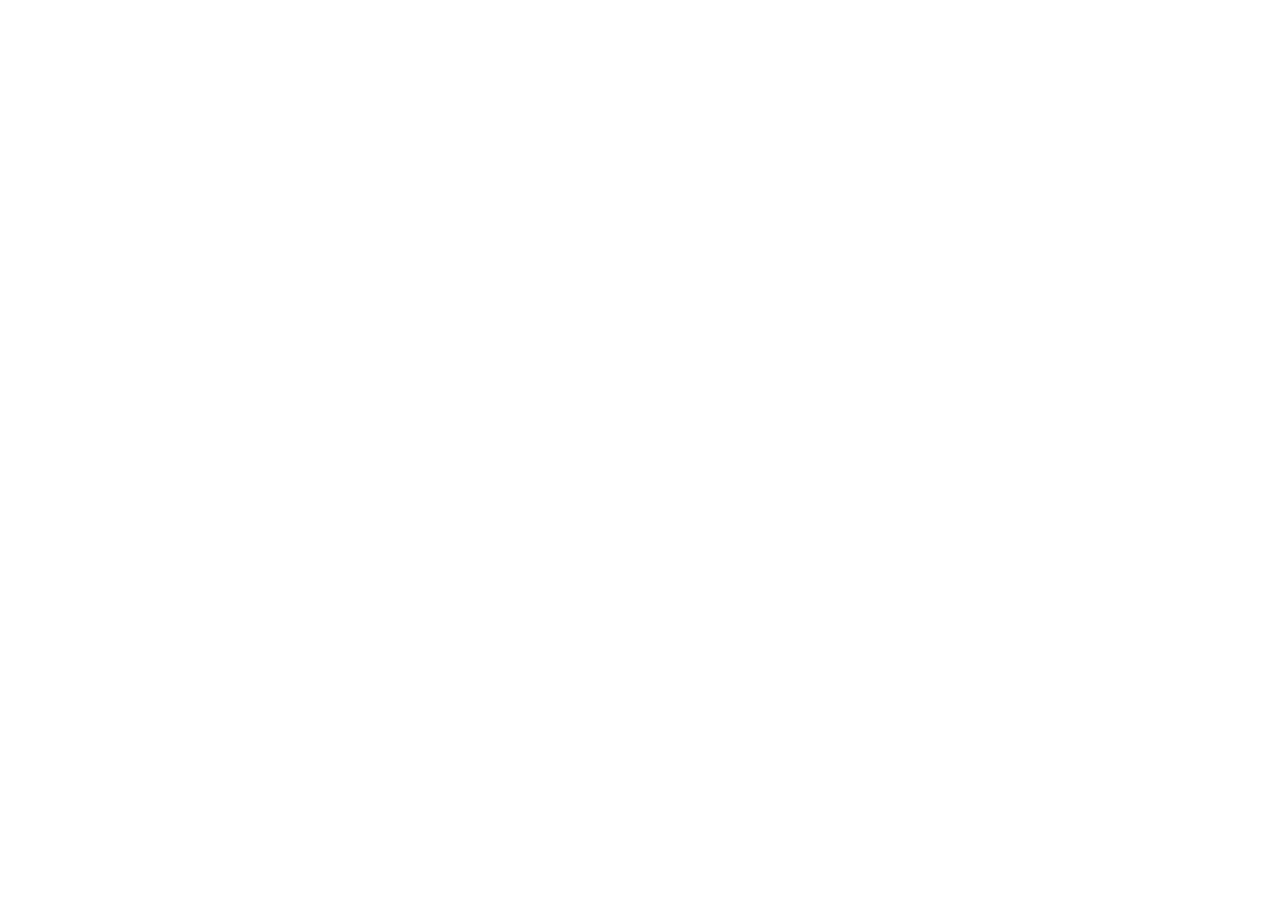
==== index.html @ bddacaf1 "Chuyển hướng glowhairsalondanang.com về glowhairstudio.net" ====
<!DOCTYPE html>
<html lang="vi">
<head>
<meta charset="utf-8">
<meta name="viewport" content="width=device-width,initial-scale=1">
<title>Glow Hair Studio Đà Nẵng</title>
<meta name="robots" content="noindex">
<link rel="canonical" href="https://www.glowhairstudio.net/">
<script>location.replace('https://www.glowhairstudio.net' + location.pathname + location.search + location.hash);</script>
<meta http-equiv="refresh" content="0; url=https://www.glowhairstudio.net/">
<style>body{background:#0f0c0a;color:#f3e9dc;font-family:system-ui,sans-serif;display:flex;align-items:center;justify-content:center;min-height:100vh;margin:0;text-align:center}a{color:#d4a95a}</style>
</head>
<body>
<p>Đang mở Glow Hair Studio…<br><a href="https://www.glowhairstudio.net/">www.glowhairstudio.net</a></p>
</body>
</html>
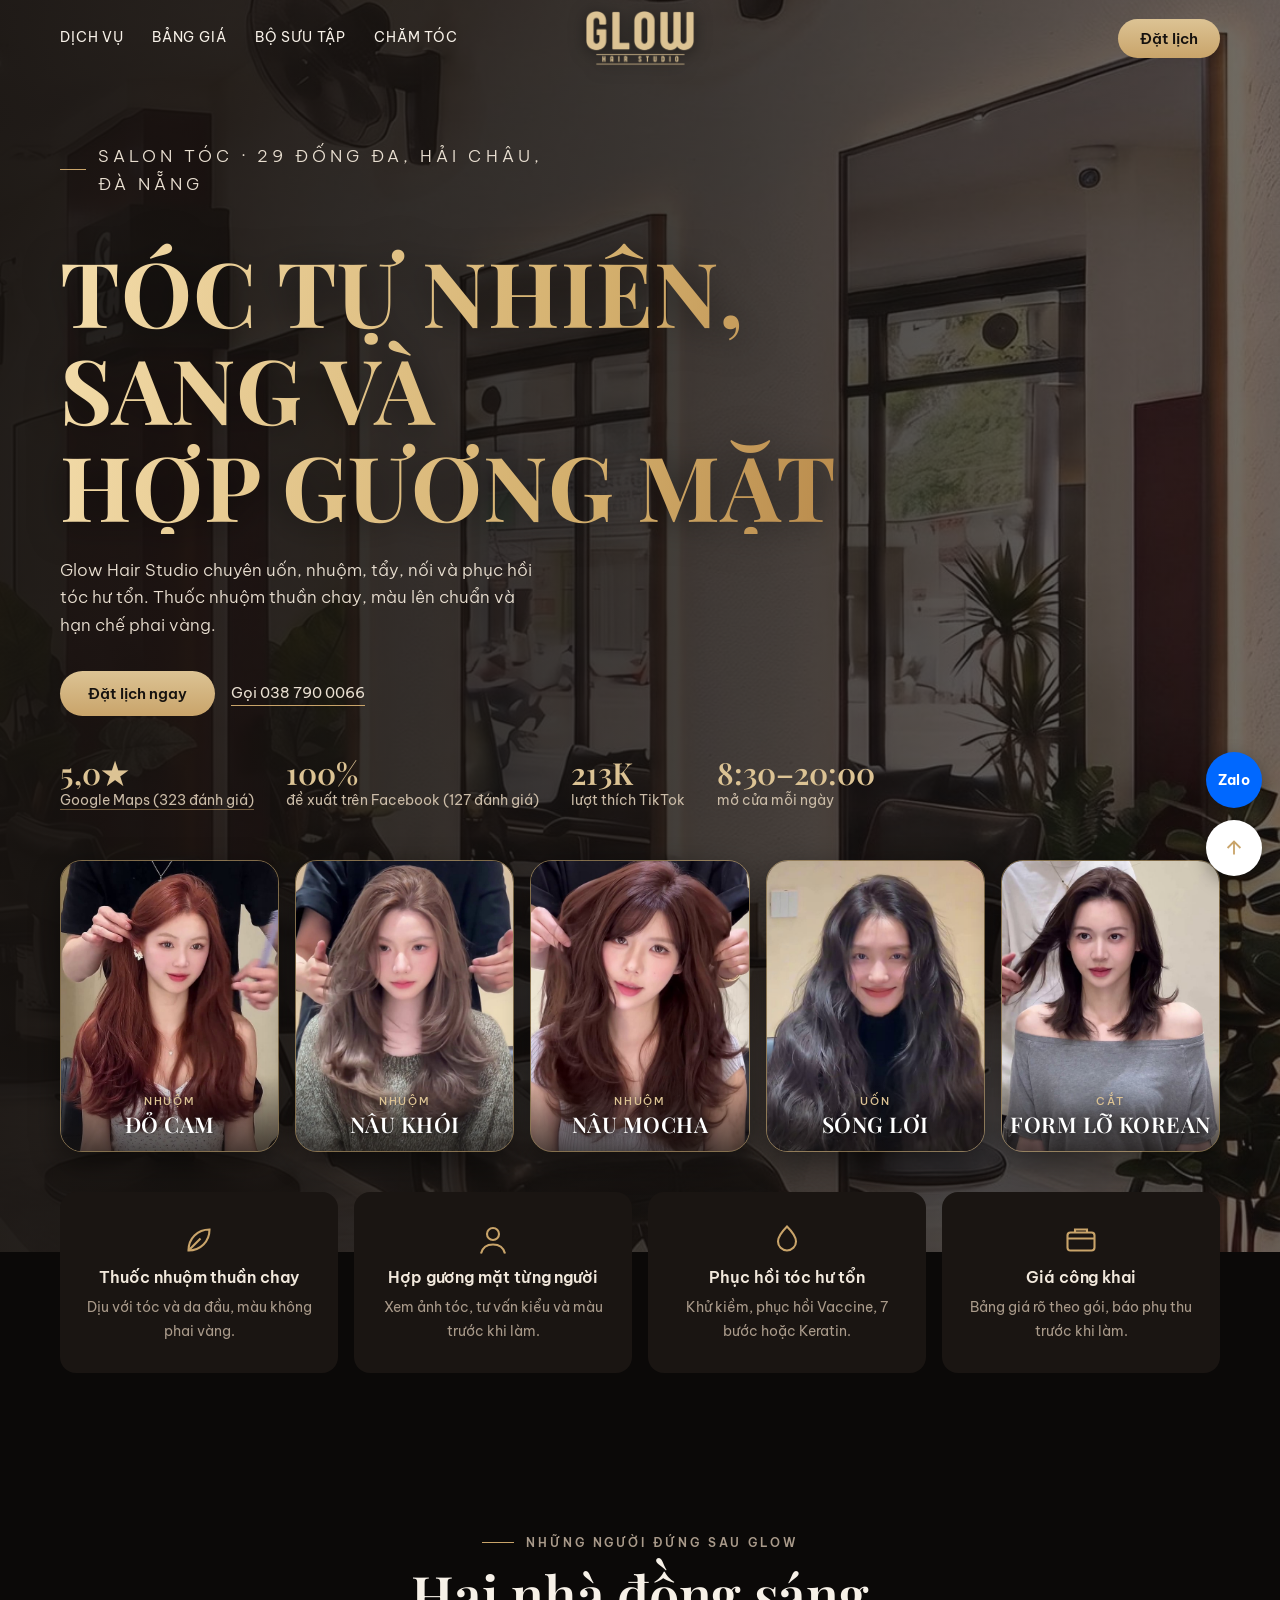
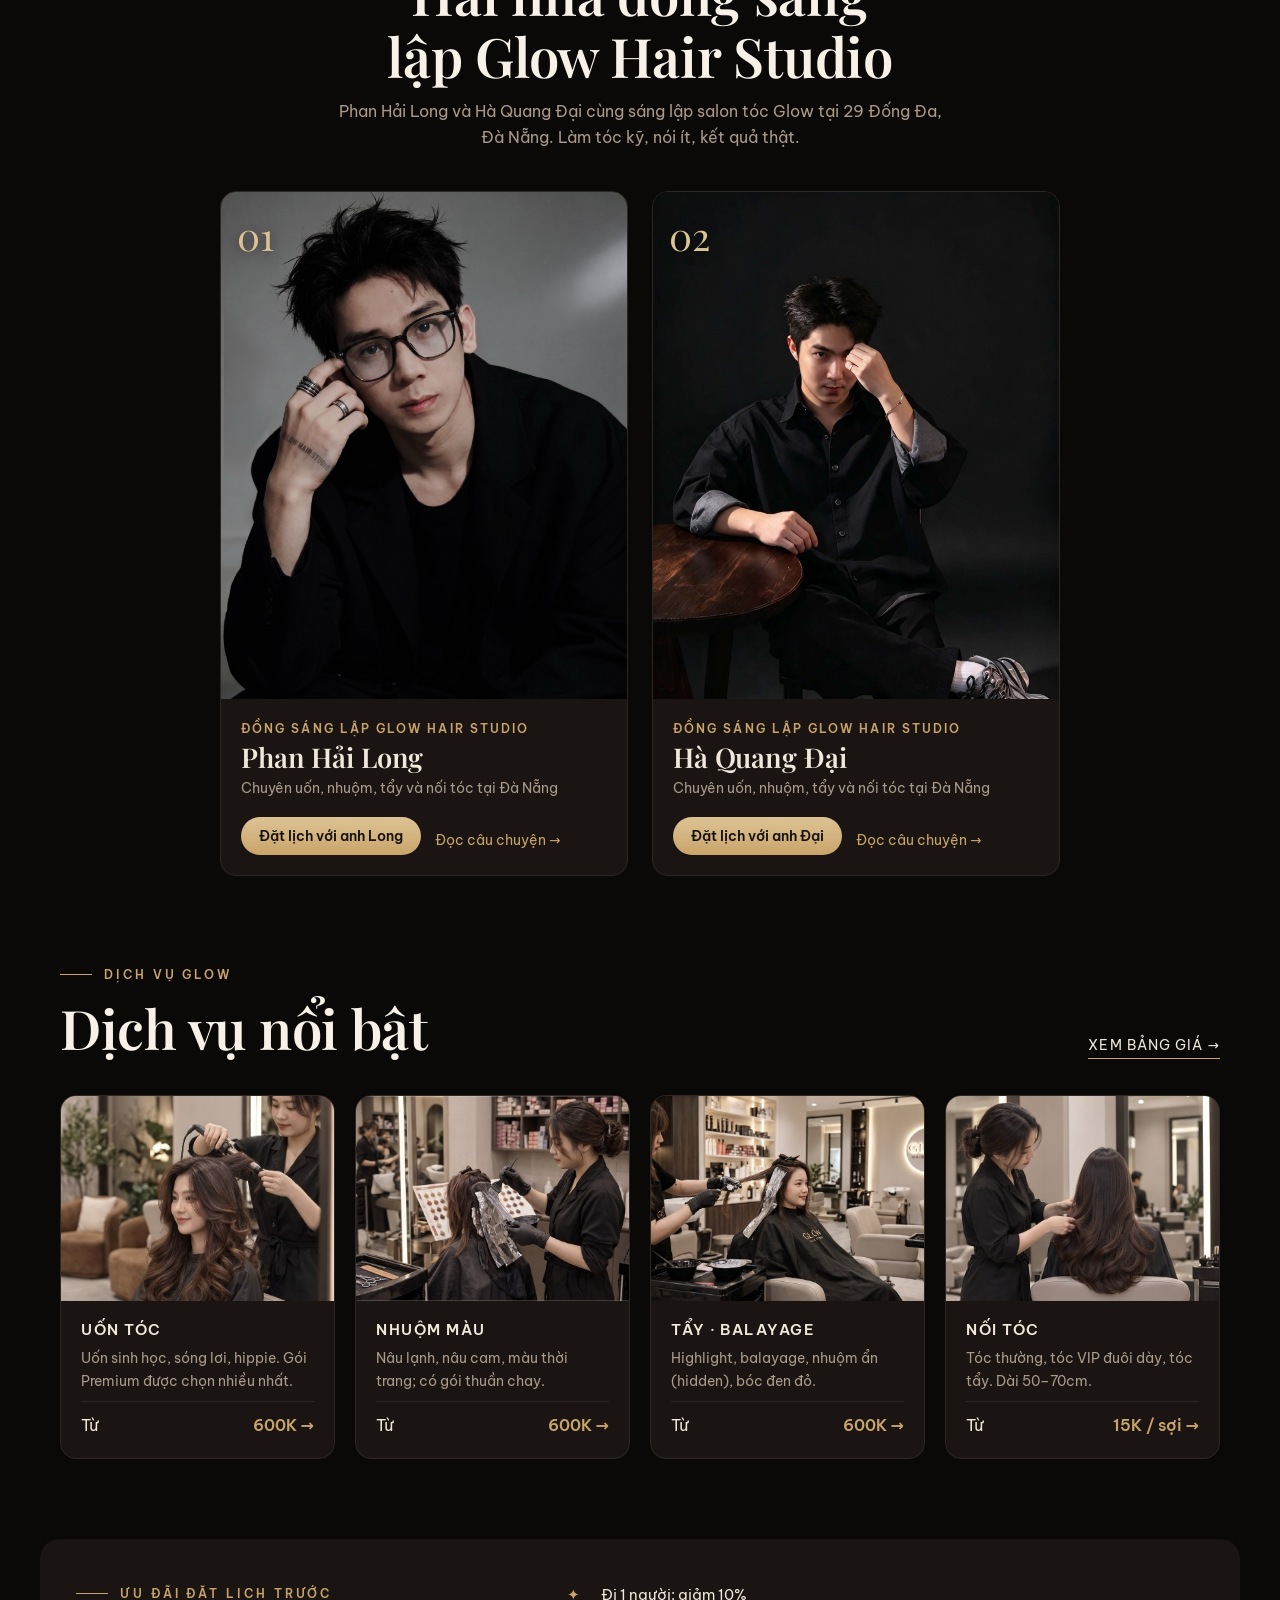
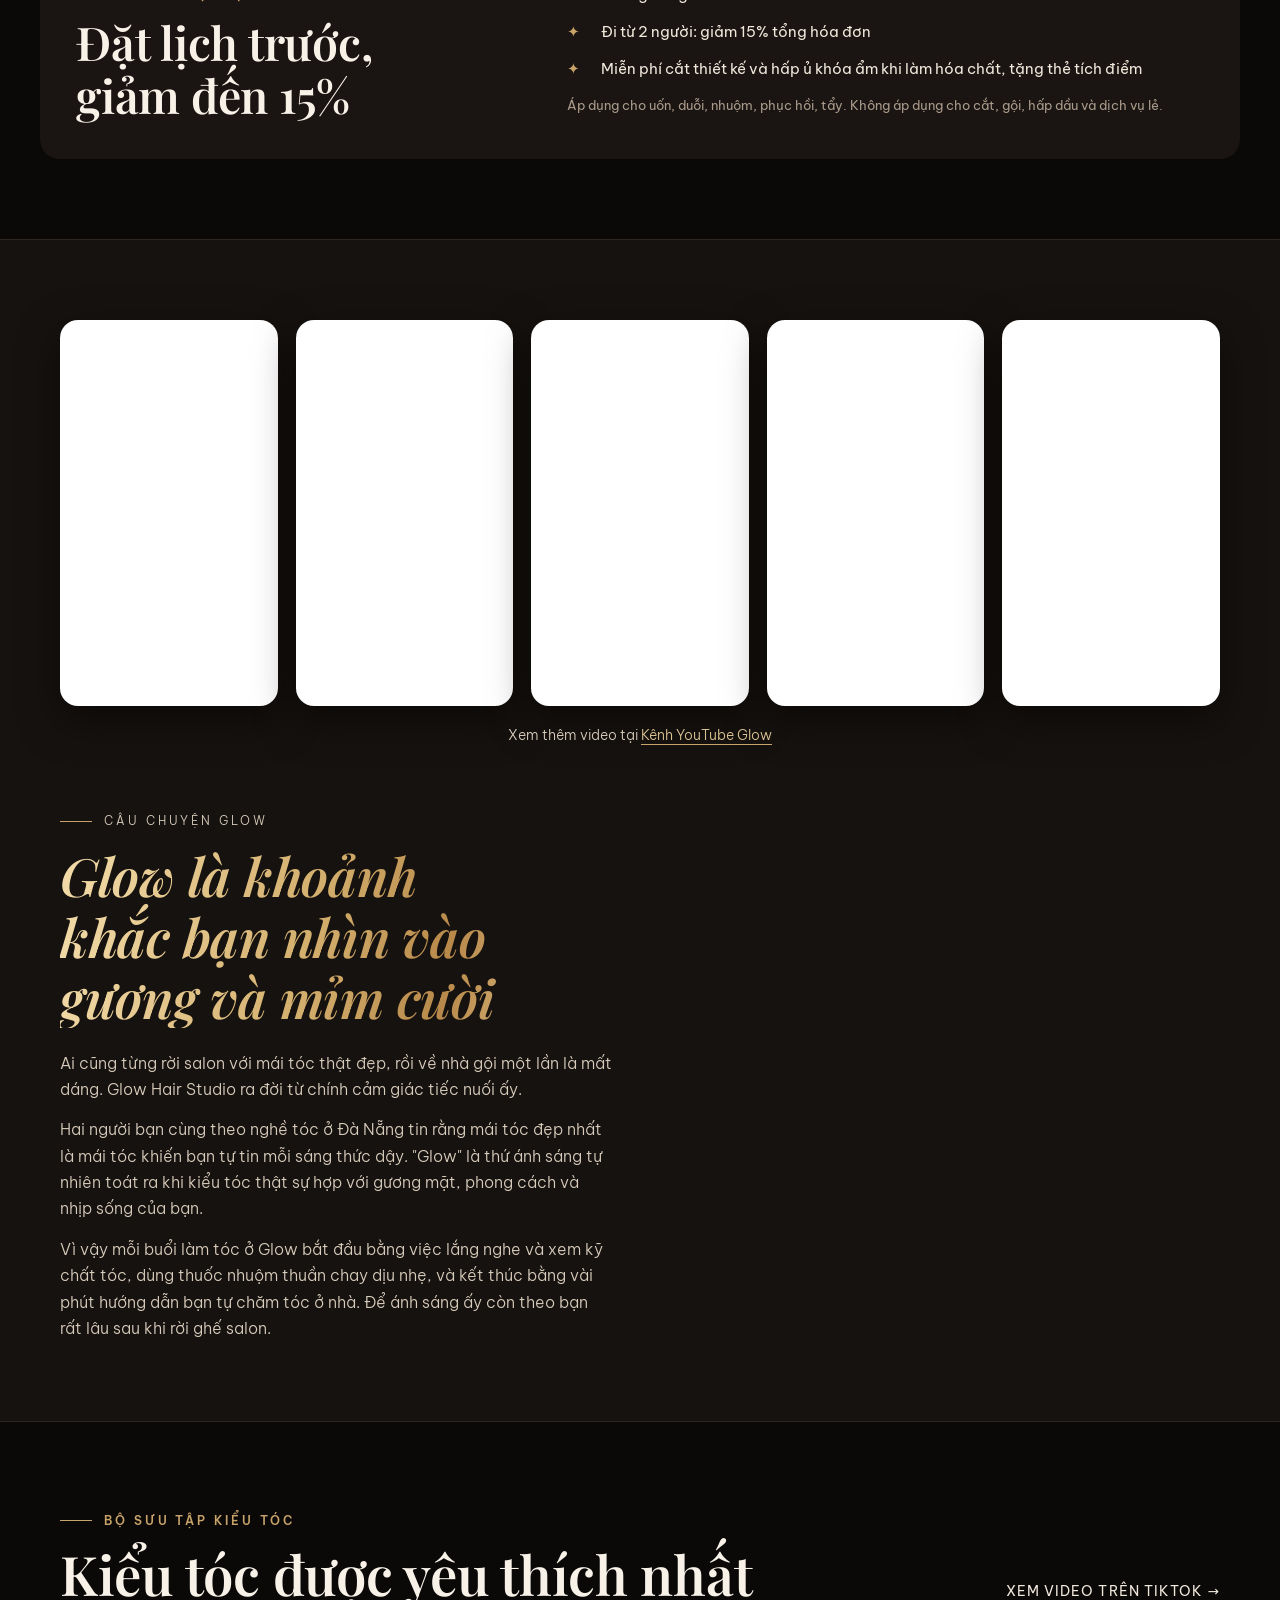
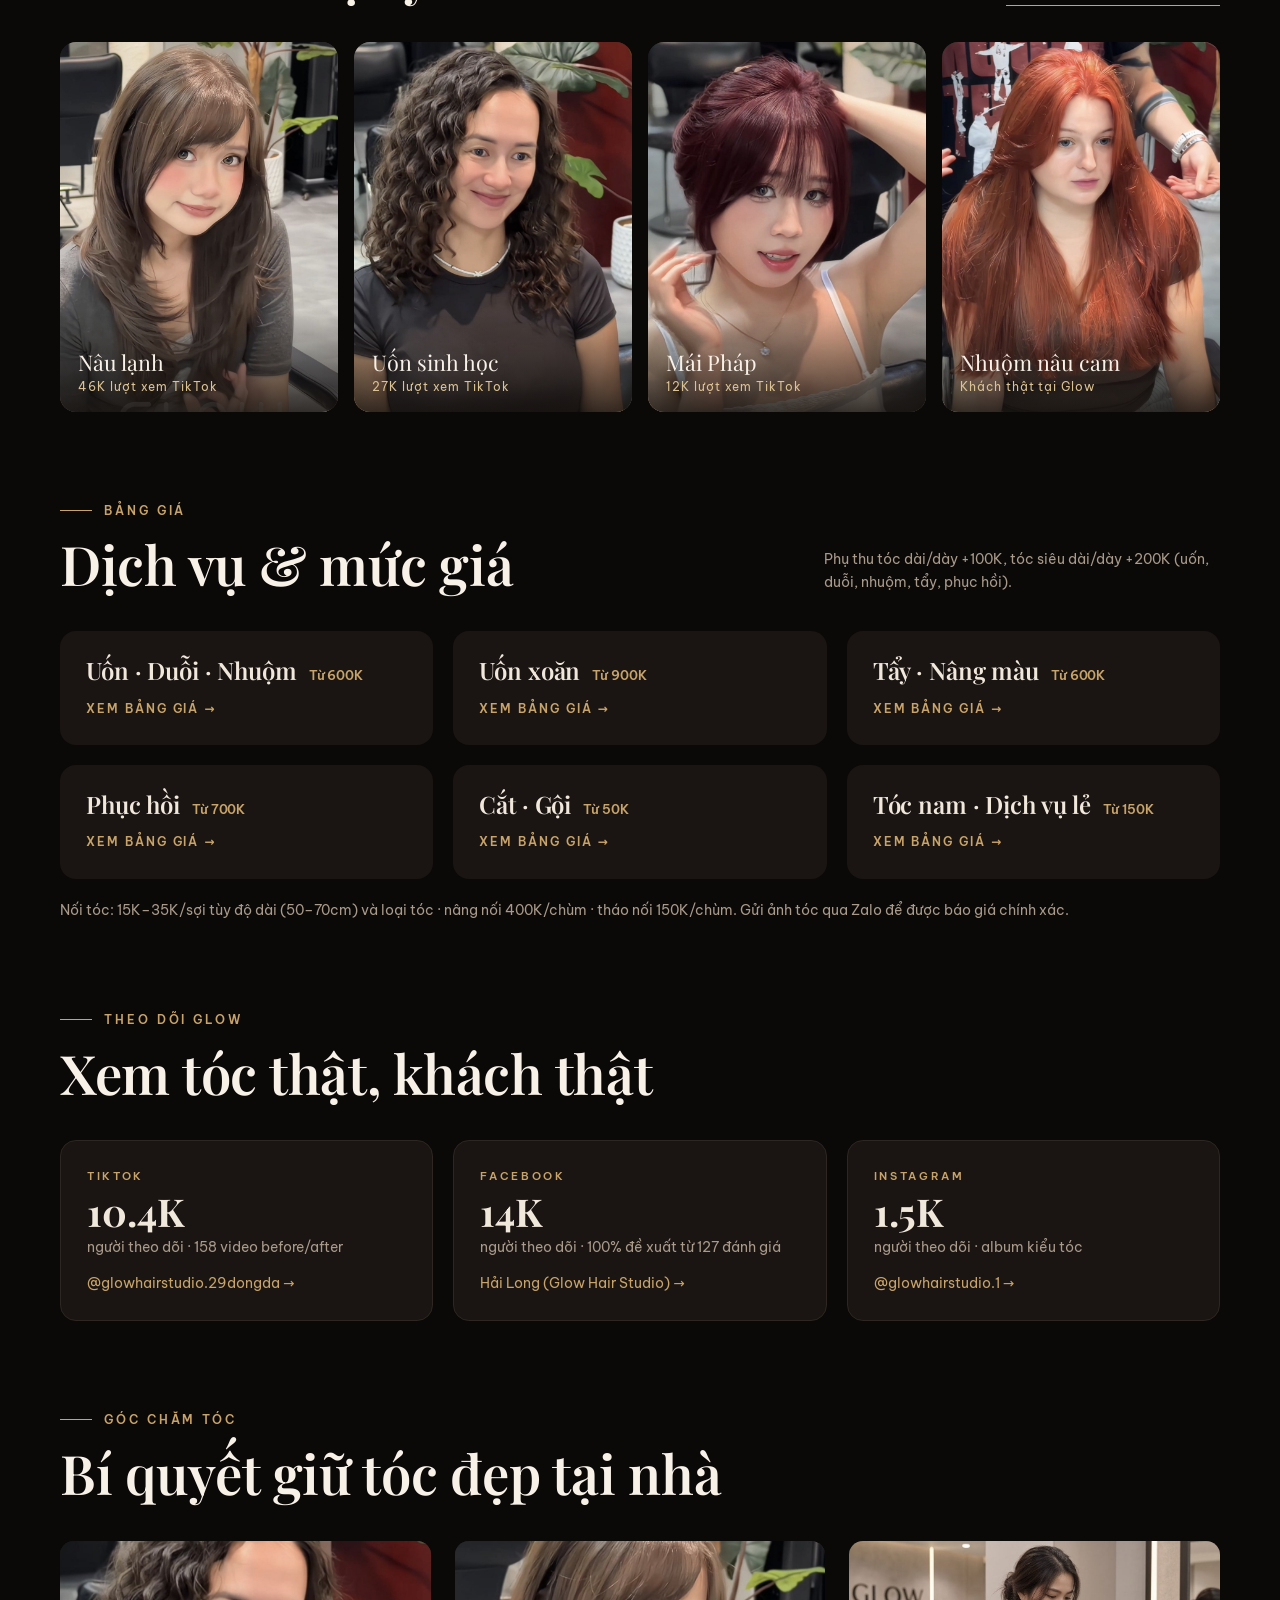
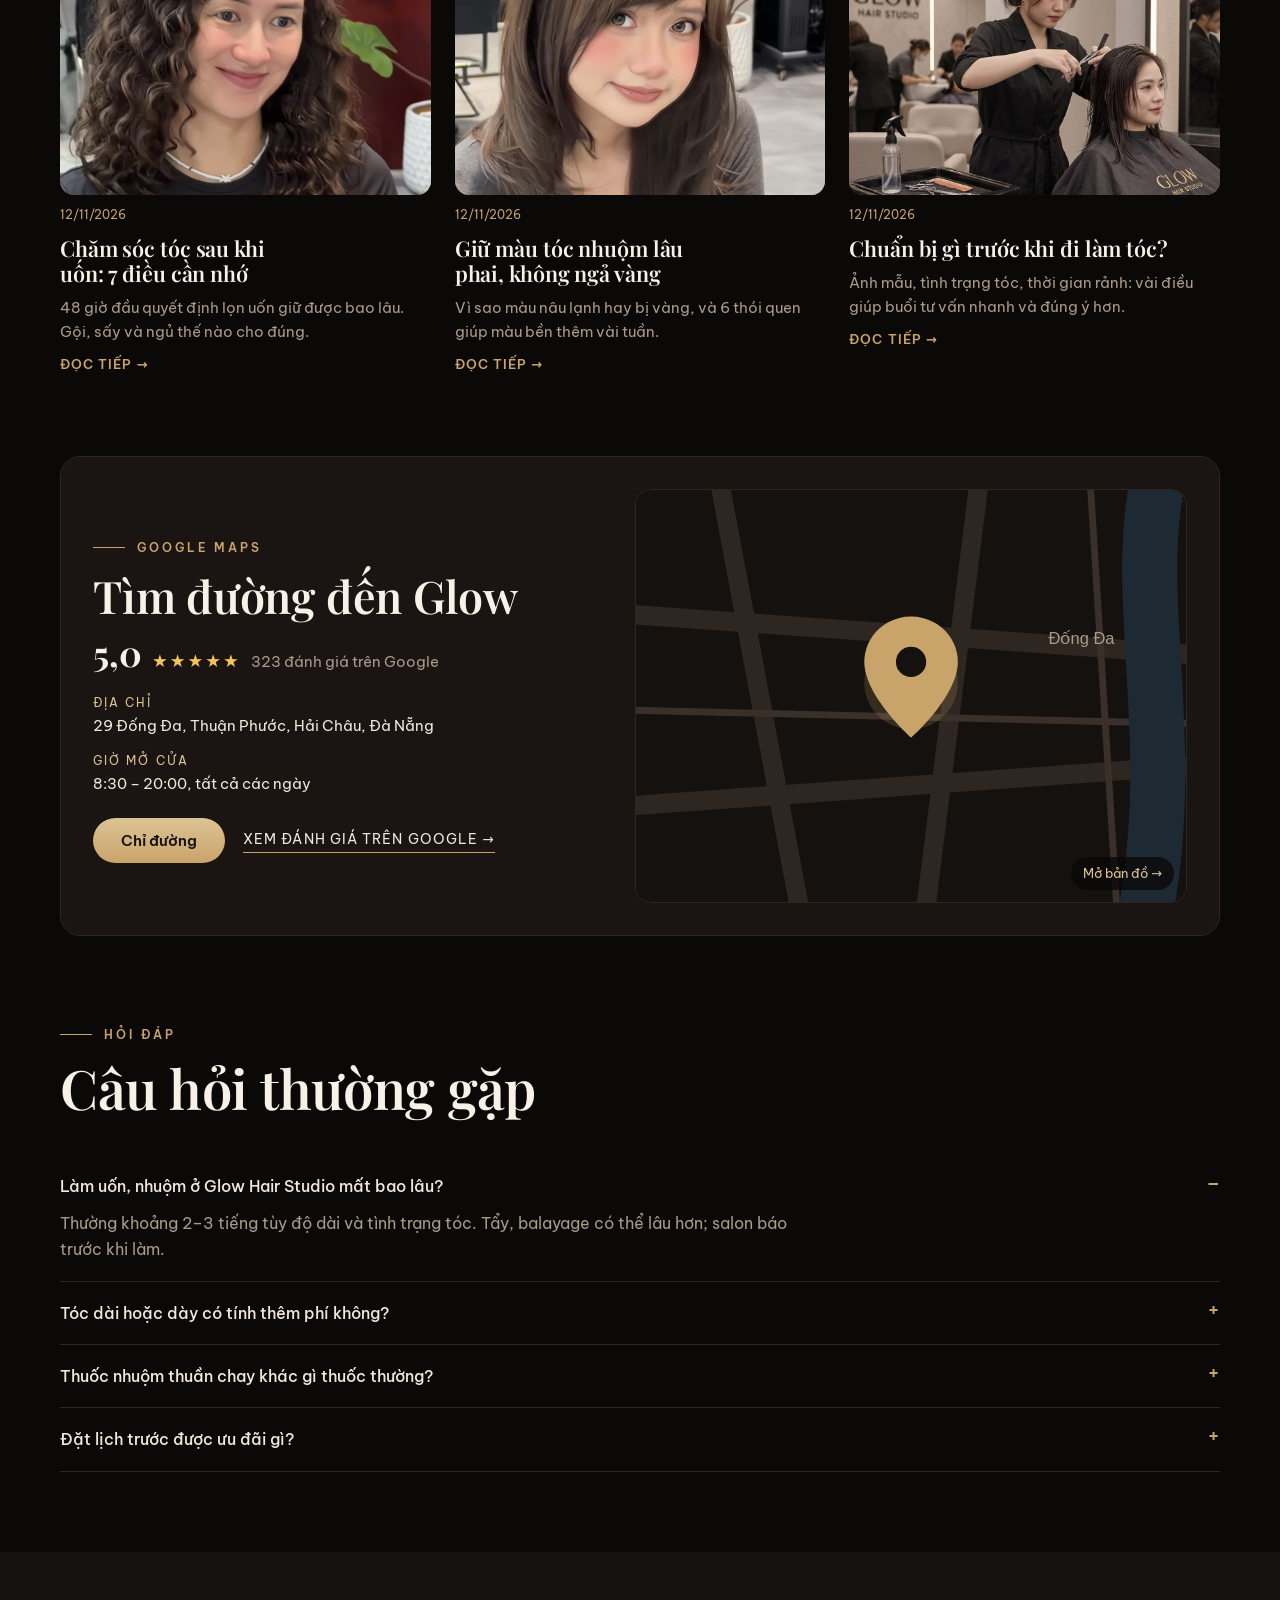
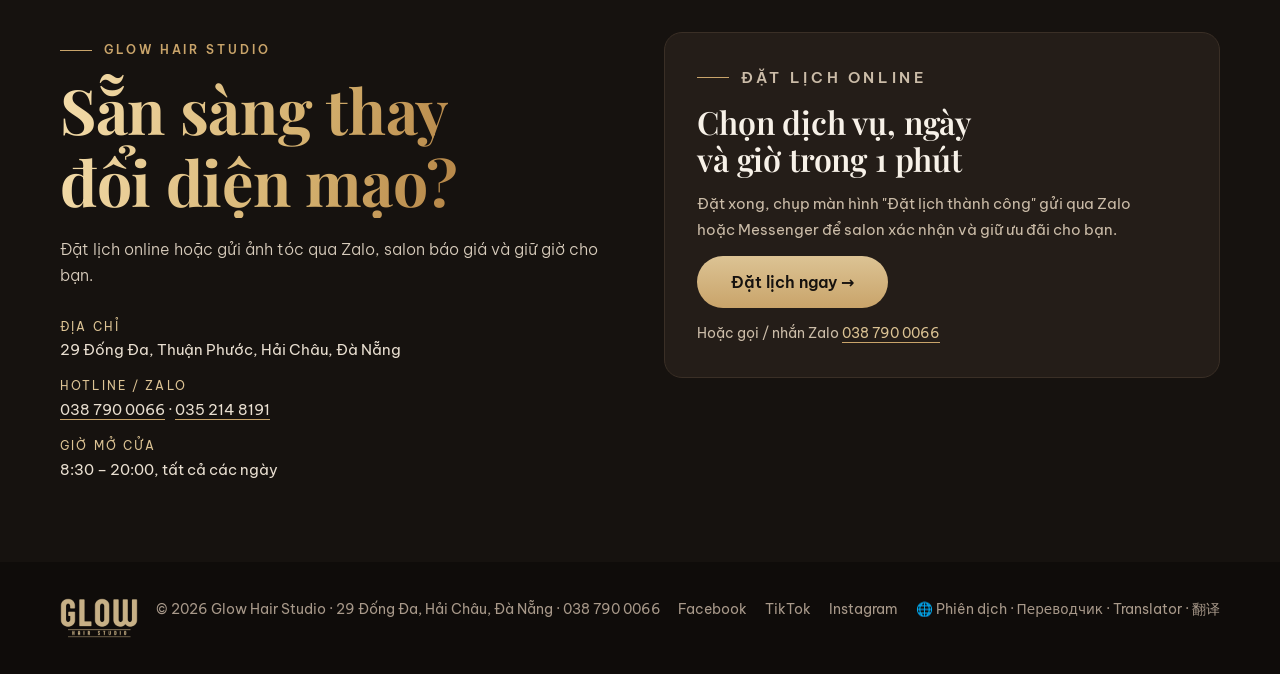
==== commit f4beb46a: "Hiện nguyên web Glow trên glowhairsalondanang.com" ====
--- a/index.html
+++ b/index.html
@@ -2,15 +2,767 @@
 <html lang="vi">
 <head>
 <meta charset="utf-8">
-<meta name="viewport" content="width=device-width,initial-scale=1">
-<title>Glow Hair Studio Đà Nẵng</title>
-<meta name="robots" content="noindex">
+<meta name="viewport" content="width=device-width, initial-scale=1">
+<title>Glow Hair Studio</title>
+<link rel="icon" href="/favicon.ico" sizes="48x48">
+<link rel="icon" type="image/png" sizes="96x96" href="/favicon-96.png">
+<link rel="icon" type="image/png" sizes="192x192" href="/icon-192.png">
+<link rel="apple-touch-icon" href="/apple-touch-icon.png">
+<meta name="description" content="Glow Hair Studio – salon tóc tại 29 Đống Đa, Hải Châu, Đà Nẵng. Chuyên uốn, nhuộm thuần chay, tẩy, balayage, nối tóc và phục hồi tóc hư tổn. Đặt lịch: 038 790 0066.">
 <link rel="canonical" href="https://www.glowhairstudio.net/">
-<script>location.replace('https://www.glowhairstudio.net' + location.pathname + location.search + location.hash);</script>
-<meta http-equiv="refresh" content="0; url=https://www.glowhairstudio.net/">
-<style>body{background:#0f0c0a;color:#f3e9dc;font-family:system-ui,sans-serif;display:flex;align-items:center;justify-content:center;min-height:100vh;margin:0;text-align:center}a{color:#d4a95a}</style>
+<meta property="og:type" content="website">
+<meta property="og:locale" content="vi_VN">
+<meta property="og:title" content="Glow Hair Studio – Salon tóc Đà Nẵng">
+<meta property="og:description" content="Uốn, nhuộm thuần chay, tẩy, nối và phục hồi tóc hư tổn tại 29 Đống Đa, Hải Châu, Đà Nẵng.">
+<meta property="og:url" content="https://www.glowhairstudio.net/">
+<meta property="og:image" content="https://www.glowhairstudio.net/images/glow-hair-studio-logo-share.jpg">
+<meta property="og:image:width" content="1200">
+<meta property="og:image:height" content="630">
+<meta property="og:image:alt" content="Logo Glow Hair Studio">
+<meta name="twitter:image" content="https://www.glowhairstudio.net/images/glow-hair-studio-logo-share.jpg">
+<meta name="twitter:card" content="summary_large_image">
+<meta name="robots" content="index, follow">
+<link rel="preconnect" href="https://fonts.googleapis.com">
+<link rel="preconnect" href="https://fonts.gstatic.com" crossorigin>
+<link href="https://fonts.googleapis.com/css2?family=Be+Vietnam+Pro:wght@300;400;500;600&family=Playfair+Display:ital,wght@0,500;0,600;0,700;1,500;1,600&display=swap" rel="stylesheet">
+
+<script type="application/ld+json">
+{
+  "@context": "https://schema.org",
+  "@type": "HairSalon",
+  "@id": "https://www.glowhairstudio.net/#salon",
+  "name": "Glow Hair Studio",
+  "logo": "https://www.glowhairstudio.net/images/logo-glow-hair-studio.png",
+  "potentialAction": {"@type": "ReserveAction", "name": "Đặt lịch làm tóc", "target": {"@type": "EntryPoint", "urlTemplate": "https://glow-hair-studio.onrender.com/dat-lich", "actionPlatform": ["http://schema.org/DesktopWebPlatform", "http://schema.org/MobileWebPlatform"]}},
+  "description": "Salon tóc tại Đà Nẵng chuyên uốn, nhuộm thuần chay, tẩy, balayage, nối tóc và phục hồi tóc hư tổn. Đồng sáng lập: Phan Hải Long và Hà Quang Đại.",
+  "image": "https://www.glowhairstudio.net/images/phan-hai-long-dong-sang-lap-glow-hair-studio.jpg",
+  "areaServed": "Đà Nẵng",
+  "url": "https://www.glowhairstudio.net/",
+  "telephone": ["+84-387-900-066", "+84-352-148-191"],
+  "geo": {"@type": "GeoCoordinates", "latitude": 16.0819705, "longitude": 108.2199018},
+  "hasMap": "https://maps.google.com/?cid=12628742996149730906",
+  "priceRange": "50.000₫ – 3.000.000₫",
+  "address": {"@type": "PostalAddress","streetAddress": "29 Đống Đa, Phường Thuận Phước","addressLocality": "Quận Hải Châu","addressRegion": "Đà Nẵng","addressCountry": "VN"},
+  "openingHoursSpecification": [{"@type": "OpeningHoursSpecification","dayOfWeek": ["Monday","Tuesday","Wednesday","Thursday","Friday","Saturday","Sunday"],"opens": "08:30","closes": "20:00"}],
+  "founder": [
+    {"@type": "Person", "@id": "https://www.glowhairstudio.net/#phan-hai-long", "name": "Phan Hải Long", "jobTitle": "Đồng sáng lập Glow Hair Studio", "knowsAbout": ["Uốn tóc", "Nhuộm tóc", "Tẩy tóc", "Nối tóc"], "image": "https://www.glowhairstudio.net/images/phan-hai-long-dong-sang-lap-glow-hair-studio.jpg", "worksFor": {"@id": "https://www.glowhairstudio.net/#salon"}, "sameAs": ["https://www.facebook.com/longca1701"]},
+    {"@type": "Person", "@id": "https://www.glowhairstudio.net/#ha-quang-dai", "name": "Hà Quang Đại", "jobTitle": "Đồng sáng lập Glow Hair Studio", "knowsAbout": ["Uốn tóc", "Nhuộm tóc", "Tẩy tóc", "Nối tóc"], "image": "https://www.glowhairstudio.net/images/ha-quang-dai-dong-sang-lap-glow-hair-studio.jpg", "worksFor": {"@id": "https://www.glowhairstudio.net/#salon"}, "sameAs": ["https://www.facebook.com/quang.ai.791184"]}
+  ],
+  "sameAs": [
+    "https://www.facebook.com/longca1701",
+    "https://www.tiktok.com/@glowhairstudio.29dongda",
+    "https://www.instagram.com/glowhairstudio.1/"
+  ],
+  "hasOfferCatalog": {"@type": "OfferCatalog","name": "Dịch vụ tóc","itemListElement": [
+    {"@type":"Offer","itemOffered":{"@type":"Service","name":"Uốn / Duỗi / Nhuộm"},"price":"600000","priceCurrency":"VND"},
+    {"@type":"Offer","itemOffered":{"@type":"Service","name":"Uốn xoăn sóng lơi, hippie"},"price":"900000","priceCurrency":"VND"},
+    {"@type":"Offer","itemOffered":{"@type":"Service","name":"Phục hồi tóc"},"price":"700000","priceCurrency":"VND"},
+    {"@type":"Offer","itemOffered":{"@type":"Service","name":"Balayage"},"price":"2500000","priceCurrency":"VND"},
+    {"@type":"Offer","itemOffered":{"@type":"Service","name":"Cắt tóc nữ"},"price":"200000","priceCurrency":"VND"}
+  ]}
+}
+</script>
+<script type="application/ld+json">
+{
+  "@context": "https://schema.org",
+  "@type": "FAQPage",
+  "mainEntity": [
+    {"@type":"Question","name":"Làm uốn, nhuộm ở Glow Hair Studio mất bao lâu?","acceptedAnswer":{"@type":"Answer","text":"Thường khoảng 2–3 tiếng tùy độ dài và tình trạng tóc. Tẩy, balayage có thể lâu hơn; salon báo trước khi làm."}},
+    {"@type":"Question","name":"Tóc dài hoặc dày có tính thêm phí không?","acceptedAnswer":{"@type":"Answer","text":"Có. Tóc dài/dày cộng 100K, tóc siêu dài/dày cộng 200K cho uốn, duỗi, nhuộm, tẩy và phục hồi."}},
+    {"@type":"Question","name":"Thuốc nhuộm thuần chay khác gì thuốc thường?","acceptedAnswer":{"@type":"Answer","text":"Gói Thuần chay (Vegan) dùng thuốc nhuộm thuần chay, dịu hơn với tóc và da đầu, màu lên chuẩn và hạn chế phai vàng."}},
+    {"@type":"Question","name":"Đặt lịch trước được ưu đãi gì?","acceptedAnswer":{"@type":"Answer","text":"Với uốn, duỗi, nhuộm, phục hồi, tẩy: đi 1 người giảm 10%; đi từ 2 người giảm 15% tổng hóa đơn. Miễn phí cắt thiết kế và hấp ủ khóa ẩm khi làm hóa chất."}}
+  ]
+}
+</script>
+
+<style>
+:root {
+  /* Layout: hero tối toàn chiều ngang, phần thân nền kem với lưới thẻ 4 cột; trên điện thoại có thanh tab cố định ở đáy */
+  --night: #16120f;
+  --night-2: #241d18;
+  --bg: #0b0908;
+  --cream: #f7f1e8;
+  --card: #1a1512;
+  --ink: #f1e8dc;
+  --muted: #a99a8a;
+  --gold: #c9a46a;
+  --gold-soft: #dcc394;
+  --line: #2e2620;
+  --font-display: "Playfair Display", Georgia, "Times New Roman", serif;
+  --gold-grad: linear-gradient(100deg, #f3dcaa 0%, #d4b06e 45%, #b8894a 70%, #ecd29c 100%);
+  --font-body: "Be Vietnam Pro", system-ui, -apple-system, "Segoe UI", sans-serif;
+  color-scheme: dark;
+}
+* { box-sizing: border-box; }
+html { scroll-behavior: smooth; }
+@media (prefers-reduced-motion: reduce) { html { scroll-behavior: auto; } * { transition: none !important; } }
+body { margin: 0; background: var(--bg); color: var(--ink); font-family: var(--font-body); font-size: 16px; line-height: 1.65; font-weight: 400; }
+a { color: inherit; text-decoration: none; }
+:focus-visible { outline: 2px solid var(--gold); outline-offset: 3px; }
+h1, h2, h3 { font-family: var(--font-display); font-weight: 600; line-height: 1.15; margin: 0; text-wrap: balance; letter-spacing: -.005em; }
+h2 { color: var(--cream); }
+.gold-text, .hero h1, .story h2, .cta h2 { background: var(--gold-grad); -webkit-background-clip: text; background-clip: text; color: transparent; }
+p { margin: 0; }
+.wrap { max-width: 1200px; margin: 0 auto; padding: 0 20px; }
+section { padding: 80px 0; }
+.eyebrow { font-size: .76rem; letter-spacing: .24em; text-transform: uppercase; color: var(--gold); font-weight: 600; display: inline-flex; align-items: center; gap: 12px; }
+.eyebrow::before { content: ""; width: 32px; height: 1px; background: var(--gold); }
+.team-head .eyebrow { justify-self: center; }
+@media (max-width: 600px) { .hero .eyebrow { font-size: .68rem; letter-spacing: .14em; } .hero .eyebrow::before { width: 20px; } }
+.chan .eyebrow::before { content: none; }
+.sec-head { display: flex; justify-content: space-between; align-items: end; gap: 16px; margin-bottom: 36px; flex-wrap: wrap; }
+.sec-head h2 { font-size: clamp(2.2rem, 4.6vw, 3.4rem); margin-top: 12px; }
+.sec-note { color: var(--muted); font-size: .9rem; max-width: 44ch; }
+.more { font-size: .85rem; letter-spacing: .08em; text-transform: uppercase; border-bottom: 1px solid var(--gold); padding-bottom: 2px; color: var(--ink); }
+.more:hover { color: var(--gold); }
+.btn { display: inline-block; background: linear-gradient(180deg, var(--gold-soft), var(--gold)); color: var(--night); padding: 13px 28px; border-radius: 999px; font: 600 .92rem var(--font-body); border: 0; cursor: pointer; }
+.btn:hover { filter: brightness(1.06); }
+.ph { position: relative; overflow: hidden; background: linear-gradient(150deg, var(--night-2), #4a3a2c 60%, var(--gold) 140%); }
+.ph canvas { position: absolute; inset: 0; width: 100%; height: 100%; }
+.ph img { position: absolute; inset: 0; width: 100%; height: 100%; object-fit: cover; object-position: center 30%; }
+.hero .ph img { object-position: 75% center; }
+.ph-tag { position: absolute; right: 10px; top: 10px; font-size: .68rem; color: var(--cream); background: rgba(0,0,0,.35); padding: 3px 8px; border-radius: 6px; z-index: 2; }
+
+/* Header */
+header { position: absolute; top: 0; left: 0; right: 0; z-index: 20; color: var(--cream); }
+.nav { display: grid; grid-template-columns: 1fr auto 1fr; align-items: center; height: 76px; }
+.nav ul { display: flex; gap: 28px; list-style: none; margin: 0; padding: 0; font-size: .88rem; letter-spacing: .06em; text-transform: uppercase; }
+.nav ul a:hover { color: var(--gold-soft); }
+.logo { display: flex; align-items: center; gap: 10px; font-family: var(--font-display); font-size: 1.35rem; font-weight: 600; letter-spacing: .16em; text-transform: uppercase; }
+.logo img { height: 56px; width: auto; display: block; filter: drop-shadow(0 2px 8px rgba(0,0,0,.5)); }
+@media (max-width: 600px) { .logo img { height: 48px; } }
+.foot-logo { height: 40px; width: auto; display: block; opacity: .9; }
+.nav .right { justify-self: end; }
+.nav .right .btn { padding: 10px 22px; }
+@media (max-width: 900px) {
+  .nav { grid-template-columns: auto 1fr; }
+  .nav ul { display: none; }
+  .logo { justify-self: start; }
+}
+
+/* Hero */
+.hero { position: relative; min-height: 620px; display: flex; align-items: center; color: var(--cream); padding: 120px 0 100px; }
+.hero .ph { position: absolute; inset: 0; }
+.hero::after { content: ""; position: absolute; inset: 0; background: linear-gradient(90deg, rgba(22,18,15,.94) 0%, rgba(22,18,15,.8) 55%, rgba(22,18,15,.6) 100%); }
+.hero .wrap { position: relative; z-index: 2; width: 100%; }
+.hero h1 { font-size: clamp(2.8rem, 7.4vw, 5.6rem); text-transform: uppercase; letter-spacing: .01em; line-height: 1.08; font-weight: 700; filter: drop-shadow(0 4px 18px rgba(0,0,0,.55)); margin-top: 14px; }
+.hero p { max-width: 44ch; margin: 22px 0 32px; font-weight: 300; font-size: 1.05rem; color: #e9dfd1; }
+.hero-cta { display: flex; flex-wrap: wrap; gap: 16px; align-items: center; }
+.hero-cta .tel { color: #e9dfd1; font-size: .95rem; border-bottom: 1px solid var(--gold); }
+/* Điện thoại: ảnh salon nằm mờ mờ phía sau chữ (lồng vào chữ) */
+@media (max-width: 760px) {
+  .hero .ph img { object-position: 30% center; }
+  .hero::after { background: linear-gradient(180deg, rgba(22,18,15,.78) 0%, rgba(22,18,15,.7) 50%, rgba(22,18,15,.85) 100%); }
+}
+/* Ảnh bìa: hàng 5 thẻ kiểu tóc bấm được */
+.hero-looks { display: grid; grid-template-columns: repeat(5, 1fr); gap: 16px; margin-top: 48px; }
+.hero-looks a { position: relative; display: block; aspect-ratio: 3 / 4; border-radius: 22px; overflow: hidden; border: 1px solid rgba(214,180,120,.55); box-shadow: 0 10px 30px rgba(0,0,0,.45); transition: transform .25s, box-shadow .25s; }
+.hero-looks a:hover { transform: translateY(-6px); box-shadow: 0 16px 36px rgba(0,0,0,.55); }
+.hero-looks img { width: 100%; height: 100%; object-fit: cover; display: block; }
+/* Ảnh giữ đúng màu thật: chỉ phủ một dải tối mỏng ở đáy cho chữ dễ đọc */
+.hero-looks a::after { content: ""; position: absolute; left: 0; right: 0; bottom: 0; height: 26%; background: linear-gradient(180deg, transparent, rgba(22,18,15,.72)); }
+.hero-looks span { text-shadow: 0 1px 6px rgba(0,0,0,.6); }
+.hero-looks span { position: absolute; left: 0; right: 0; bottom: 14px; z-index: 1; text-align: center; color: #fff; font: 600 clamp(1rem, 1.7vw, 1.35rem)/1.15 var(--font-display); text-transform: uppercase; letter-spacing: .02em; padding: 0 8px; }
+.hero-looks small { display: block; font: 500 .66rem var(--font-body); letter-spacing: .16em; color: var(--gold-soft); margin-bottom: 4px; }
+@media (max-width: 760px) {
+  .hero-looks { display: flex; overflow-x: auto; scroll-snap-type: x mandatory; scroll-padding-left: 20px; gap: 12px; margin: 36px -20px 0; padding: 0 20px 8px; scrollbar-width: none; }
+  .hero-looks::-webkit-scrollbar { display: none; }
+  .hero-looks a { flex: 0 0 40%; scroll-snap-align: start; border-radius: 18px; }
+}
+.proof { display: flex; flex-wrap: wrap; gap: 32px; margin-top: 40px; font-size: .85rem; color: #cbbca8; }
+.proof strong { display: block; font-family: var(--font-display); font-size: 1.9rem; color: var(--gold-soft); font-weight: 600; line-height: 1.1; font-variant-numeric: tabular-nums; }
+
+/* Values */
+.values { padding-top: 0; margin-top: -60px; position: relative; z-index: 3; }
+.values .grid { display: grid; grid-template-columns: repeat(4, 1fr); gap: 16px; }
+.value { background: var(--card); border-radius: 16px; padding: 30px 22px; text-align: center; display: grid; gap: 10px; justify-items: center; align-content: start; }
+.value svg { width: 36px; height: 36px; stroke: var(--gold); fill: none; stroke-width: 1.4; }
+.value h3 { font-family: var(--font-body); font-size: 1rem; font-weight: 600; }
+.value p { font-size: .88rem; color: var(--muted); }
+@media (max-width: 900px) { .values .grid { grid-template-columns: 1fr 1fr; } }
+
+/* Services */
+.cards4 { display: grid; grid-template-columns: repeat(4, 1fr); gap: 20px; }
+.svc { background: var(--card); border: 1px solid var(--line); border-radius: 16px; overflow: hidden; display: flex; flex-direction: column; transition: transform .25s; }
+.svc:hover { transform: translateY(-4px); }
+.svc .ph { aspect-ratio: 4/3; }
+.svc .body { padding: 20px; display: grid; gap: 8px; flex: 1; }
+.svc h3 { font-family: var(--font-body); font-size: .95rem; letter-spacing: .1em; text-transform: uppercase; font-weight: 600; }
+.svc p { font-size: .88rem; color: var(--muted); }
+.svc .foot { display: flex; justify-content: space-between; align-items: center; margin-top: auto; padding-top: 10px; border-top: 1px solid var(--line); font-variant-numeric: tabular-nums; }
+.svc .foot b { color: var(--gold); font-weight: 600; }
+@media (max-width: 1000px) { .cards4 { grid-template-columns: 1fr 1fr; } }
+@media (max-width: 480px) { .cards4 { grid-template-columns: 1fr; } }
+
+/* Offer band */
+.offer { background: var(--card); border-radius: 20px; padding: 36px; display: grid; grid-template-columns: 1fr 1.4fr; gap: 36px; align-items: center; }
+.offer h2 { font-size: clamp(2rem, 4vw, 2.9rem); margin-top: 12px; }
+.offer ul { margin: 0; padding: 0; list-style: none; display: grid; gap: 12px; }
+.offer li { display: grid; grid-template-columns: 26px 1fr; gap: 8px; font-size: .95rem; }
+.offer li::before { content: "✦"; color: var(--gold); }
+.offer small { display: block; margin-top: 14px; color: var(--muted); font-size: .82rem; }
+@media (max-width: 860px) { .offer { grid-template-columns: 1fr; padding: 26px; } }
+
+/* Story */
+.story { background: var(--night); color: var(--cream); border-top: 1px solid var(--line); border-bottom: 1px solid var(--line); }
+.story .grid { display: grid; grid-template-columns: 1fr 1fr; gap: 56px; align-items: center; }
+.story .ph { aspect-ratio: 5/4; border-radius: 16px; }
+.story h2 { font-size: clamp(2.2rem, 4.4vw, 3.3rem); margin: 14px 0 22px; font-style: italic; font-weight: 600; }
+.story p { color: #d8ccbc; font-weight: 300; max-width: 58ch; }
+.story p + p { margin-top: 14px; }
+@media (max-width: 860px) { .story .grid { grid-template-columns: 1fr; } }
+/* Video YouTube Shorts: hiện ảnh bìa + nút phát, bấm mới tải YouTube cho trang nhẹ */
+/* Video xếp dọc: máy tính 3 cột, máy tính bảng 2 cột, điện thoại 1 cột to hết ngang */
+/* Máy tính: 1 hàng 5 video đều nhau. Màn vừa: 3 trên + 2 dưới căn giữa. Điện thoại: 1 cột */
+.yt-row { display: flex; flex-wrap: wrap; justify-content: center; gap: 18px; }
+.yt-row .yt { flex: 0 0 calc((100% - 4 * 18px) / 5); }
+.story .yt-cap { margin: 18px auto 56px; max-width: none; text-align: center; }
+@media (max-width: 1000px) { .yt-row .yt { flex-basis: calc((100% - 2 * 18px) / 3); } }
+@media (max-width: 560px) { .yt-row { gap: 20px; } .yt-row .yt { flex-basis: 100%; } .story .yt-cap { margin-bottom: 40px; } }
+.yt button { position: relative; display: block; width: 100%; aspect-ratio: 9 / 16; padding: 0; border: 1px solid rgba(214,180,120,.45); border-radius: 18px; overflow: hidden; background: #000; cursor: pointer; box-shadow: 0 14px 40px rgba(0,0,0,.5); }
+.yt button img, .yt iframe { width: 100%; height: 100%; object-fit: cover; display: block; border: 0; }
+.yt iframe { aspect-ratio: 9 / 16; border-radius: 18px; overflow: hidden; box-shadow: 0 14px 40px rgba(0,0,0,.5); background: #000; }
+.yt .play { position: absolute; left: 50%; top: 50%; width: 74px; height: 74px; margin: -37px 0 0 -37px; border-radius: 50%; background: rgba(22,18,15,.55); border: 2px solid var(--gold-soft); backdrop-filter: blur(4px); transition: transform .2s; }
+.yt .play::after { content: ""; position: absolute; left: 29px; top: 22px; border-style: solid; border-width: 15px 0 15px 24px; border-color: transparent transparent transparent var(--gold-soft); }
+.yt button:hover .play { transform: scale(1.08); }
+.yt-cap { margin-top: 12px; font-size: .85rem; color: #cbbca8; text-align: center; }
+.yt-cap a { color: var(--gold-soft); border-bottom: 1px solid var(--gold); }
+
+/* Collection */
+.collection { display: grid; grid-template-columns: repeat(4, 1fr); gap: 16px; }
+.look { position: relative; aspect-ratio: 3/4; border-radius: 16px; overflow: hidden; display: block; }
+.look .ph { position: absolute; inset: 0; }
+.look span { position: absolute; left: 0; right: 0; bottom: 0; padding: 40px 18px 18px; color: var(--cream); background: linear-gradient(transparent, rgba(22,18,15,.85)); font-family: var(--font-display); font-size: 1.35rem; line-height: 1.2; display: grid; gap: 4px; z-index: 2; }
+.look span small { font-family: var(--font-body); font-size: .74rem; color: var(--gold-soft); letter-spacing: .08em; }
+@media (max-width: 900px) { .collection { grid-template-columns: 1fr 1fr; } }
+
+/* Price */
+.prices { display: grid; grid-template-columns: repeat(3, 1fr); gap: 20px; }
+.price { background: var(--card); border-radius: 16px; padding: 26px; }
+.price h3 { font-size: 1.5rem; display: flex; justify-content: space-between; align-items: baseline; gap: 12px; margin-bottom: 12px; }
+.price h3 small { font-family: var(--font-body); font-size: .8rem; color: var(--gold); font-weight: 600; white-space: nowrap; }
+.row { display: grid; grid-template-columns: 1fr auto; gap: 16px; padding: 9px 0; border-top: 1px dashed #3a3029; font-size: .9rem; }
+.row b { font-weight: 500; font-variant-numeric: tabular-nums; text-align: right; }
+.row .hot { color: var(--gold); font-size: .72rem; font-weight: 600; margin-left: 6px; }
+.prices { align-items: start; }
+details.price { padding: 0; border: 0; }
+details.price summary { padding: 26px; display: grid; gap: 14px; cursor: pointer; }
+details.price summary::after { content: none; }
+details.price h3 { margin-bottom: 0; }
+details.price .see { font-size: .76rem; letter-spacing: .16em; text-transform: uppercase; color: var(--gold); font-weight: 600; }
+details.price .see::before { content: "Xem bảng giá →"; }
+details.price[open] .see::before { content: "Thu gọn ↑"; }
+details.price summary:hover .see { color: var(--gold-soft); }
+details.price .row { margin: 0 26px; }
+details.price[open] { padding-bottom: 18px; }
+.price-note { margin-top: 20px; color: var(--muted); font-size: .86rem; }
+@media (max-width: 1000px) { .prices { grid-template-columns: 1fr 1fr; } }
+@media (max-width: 640px) { .prices { grid-template-columns: 1fr; } }
+
+/* Team */
+.team-head { text-align: center; max-width: 620px; margin: 0 auto 40px; display: grid; gap: 10px; }
+.team-head h2 { font-size: clamp(2.2rem, 4.6vw, 3.4rem); }
+.team-head p { color: var(--muted); }
+.team { display: grid; grid-template-columns: repeat(2, 1fr); gap: 24px; max-width: 840px; margin: 0 auto; }
+.member .ph { aspect-ratio: 3/4; background: #111; }
+.member .ph img { position: absolute; inset: 0; width: 100%; height: 100%; object-fit: cover; object-position: center 20%; image-rendering: auto; }
+.member .num { text-shadow: 0 2px 12px rgba(0,0,0,.5); }
+.member { background: var(--card); border: 1px solid var(--line); border-radius: 16px; overflow: hidden; }
+.member .ph { aspect-ratio: 4/5; }
+.member .num { position: absolute; left: 16px; top: 12px; font-family: var(--font-display); font-size: 2.4rem; color: var(--gold-soft); z-index: 2; }
+.member .body { padding: 20px; display: grid; gap: 4px; }
+.member .role { font-size: .72rem; letter-spacing: .18em; color: var(--gold); text-transform: uppercase; font-weight: 600; }
+.member h3 { font-size: 1.7rem; }
+.member p { color: var(--muted); font-size: .9rem; }
+.btn-sm { padding: 10px 18px; font-size: .85rem; }
+.btn-lg { padding: 16px 34px; font-size: 1rem; }
+.m-actions { display: flex; flex-wrap: wrap; align-items: center; gap: 14px; margin-top: 12px; }
+.m-actions .fb { margin-top: 0; }
+.book-panel { background: var(--night-2); border: 1px solid #3a2f26; border-radius: 18px; padding: 32px; display: grid; gap: 14px; justify-items: start; }
+.book-panel h3 { font-size: clamp(1.5rem, 3vw, 2rem); color: var(--cream); }
+.book-panel p { color: #cbbca8; font-size: .95rem; max-width: 46ch; }
+.book-panel .alt { font-size: .88rem; }
+.book-panel .alt a { color: var(--gold-soft); border-bottom: 1px solid var(--gold); }
+.member .fb { margin-top: 8px; font-size: .85rem; color: var(--gold); justify-self: start; border-bottom: 1px solid transparent; }
+.member .fb:hover { border-bottom-color: var(--gold); }
+@media (max-width: 640px) { .team { grid-template-columns: 1fr; max-width: 420px; } }
+
+/* Social */
+.social { display: grid; grid-template-columns: repeat(3, 1fr); gap: 20px; }
+.chan { background: var(--card); border: 1px solid var(--line); border-radius: 16px; padding: 26px; display: grid; gap: 6px; transition: transform .25s; }
+.chan:hover { transform: translateY(-4px); }
+.proof a { color: inherit; border-bottom: 1px solid rgba(201,164,106,.5); }
+.member h3 a:hover { color: var(--gold-soft); }
+
+/* Góc chăm tóc */
+.posts { display: grid; grid-template-columns: repeat(3, 1fr); gap: 24px; }
+.post { display: grid; gap: 10px; align-content: start; }
+.post .ph { aspect-ratio: 16/11; border-radius: 14px; }
+.post time { font-size: .78rem; color: var(--gold); font-variant-numeric: tabular-nums; }
+.post h3 { font-size: 1.35rem; color: var(--cream); }
+.post p { font-size: .92rem; color: var(--muted); }
+.post .more-link { font-size: .82rem; color: var(--gold); letter-spacing: .08em; text-transform: uppercase; font-weight: 600; }
+.post:hover h3 { color: var(--gold-soft); }
+@media (max-width: 860px) { .posts { grid-template-columns: 1fr; } }
+
+/* Bản đồ */
+.map-card { display: grid; grid-template-columns: 1fr 1.1fr; gap: 40px; align-items: center; background: var(--card); border: 1px solid var(--line); border-radius: 20px; padding: 32px; }
+.map-card h2 { font-size: clamp(2rem, 4vw, 2.8rem); margin: 12px 0 14px; }
+.rating { display: flex; flex-wrap: wrap; align-items: baseline; gap: 10px; margin-bottom: 18px; color: var(--muted); font-size: .92rem; }
+.rating strong { font-family: var(--font-display); font-size: 2.2rem; color: var(--cream); line-height: 1; }
+.rating .stars { color: #f2c45a; letter-spacing: 2px; font-size: 1.1rem; }
+.map-card dl { margin: 0 0 22px; display: grid; gap: 12px; font-size: .92rem; }
+.map-card dt { color: var(--gold-soft); font-size: .72rem; letter-spacing: .18em; text-transform: uppercase; }
+.map-card dd { margin: 2px 0 0; }
+.map-actions { display: flex; flex-wrap: wrap; gap: 18px; align-items: center; }
+.map-visual { position: relative; display: block; border-radius: 16px; overflow: hidden; border: 1px solid var(--line); }
+.map-visual svg { display: block; width: 100%; height: auto; }
+.map-visual span { position: absolute; right: 12px; bottom: 12px; background: rgba(11,9,8,.8); color: var(--gold-soft); font-size: .82rem; padding: 6px 12px; border-radius: 999px; }
+@media (max-width: 860px) { .map-card { grid-template-columns: 1fr; padding: 22px; } }
+.chan .eyebrow { font-size: .7rem; }
+.chan strong { font-family: var(--font-display); font-size: 2.4rem; line-height: 1; font-variant-numeric: tabular-nums; }
+.chan p { color: var(--muted); font-size: .9rem; }
+.chan em { font-style: normal; color: var(--gold); font-size: .85rem; margin-top: 6px; }
+@media (max-width: 860px) { .social { grid-template-columns: 1fr; } }
+
+/* FAQ */
+details { border-bottom: 1px solid var(--line); padding: 18px 0; }
+summary { cursor: pointer; font-weight: 500; list-style: none; display: flex; justify-content: space-between; gap: 16px; }
+summary::-webkit-details-marker { display: none; }
+summary::after { content: "+"; color: var(--gold); font-size: 1.3rem; line-height: 1; }
+details[open] summary::after { content: "–"; }
+details p { margin-top: 10px; color: var(--muted); max-width: 70ch; }
+
+/* Booking CTA */
+.cta { background: var(--night); color: var(--cream); }
+.cta .grid { display: grid; grid-template-columns: 1fr 1fr; gap: 48px; align-items: start; }
+.cta h2 { font-size: clamp(2.4rem, 5.4vw, 3.9rem); margin: 14px 0 18px; font-weight: 700; }
+.cta .lead { color: #d8ccbc; font-weight: 300; }
+.cta dl { margin: 28px 0 0; display: grid; gap: 14px; font-size: .92rem; }
+.cta dt { color: var(--gold-soft); font-size: .74rem; letter-spacing: .18em; text-transform: uppercase; }
+.cta dd { margin: 2px 0 0; color: #e9dfd1; }
+.cta dd a { border-bottom: 1px solid var(--gold); }
+form { background: var(--night-2); border: 1px solid #3a2f26; border-radius: 18px; padding: 28px; display: grid; grid-template-columns: 1fr 1fr; gap: 16px; }
+label { display: grid; gap: 6px; font-size: .82rem; color: #cbbca8; }
+label.full { grid-column: 1 / -1; }
+input, select, textarea { font: inherit; font-size: .95rem; padding: 12px 14px; border: 1px solid #44372c; border-radius: 10px; background: var(--night); color: var(--cream); width: 100%; color-scheme: dark; }
+form .btn { grid-column: 1 / -1; justify-self: start; }
+.ok { grid-column: 1 / -1; background: rgba(184,147,90,.15); color: var(--gold-soft); padding: 12px 14px; border-radius: 10px; font-size: .9rem; }
+@media (max-width: 860px) { .cta .grid { grid-template-columns: 1fr; } }
+@media (max-width: 480px) { form { grid-template-columns: 1fr; padding: 20px; } }
+
+footer.site { background: #0f0c0a; color: #a8998a; font-size: .85rem; padding: 36px 0; }
+footer.site .wrap { display: flex; flex-wrap: wrap; justify-content: space-between; gap: 16px; }
+footer.site nav { display: flex; gap: 18px; flex-wrap: wrap; }
+footer.site a:hover { color: var(--gold-soft); }
+
+/* Nút nổi góc phải: Zalo + lên đầu trang */
+.fab { position: fixed; right: 18px; bottom: 24px; z-index: 40; display: grid; gap: 12px; justify-items: center; }
+.fab a, .fab button { width: 56px; height: 56px; border-radius: 50%; display: grid; place-items: center; box-shadow: 0 6px 18px rgba(0,0,0,.35); border: 0; cursor: pointer; }
+.fab .zalo { background: #0068ff; color: #fff; font: 700 .9rem/1 var(--font-body); letter-spacing: .01em; animation: zalo-pulse 2.4s infinite; }
+.fab .top { background: #fff; color: var(--gold); }
+.fab .top svg { width: 22px; height: 22px; stroke: currentColor; fill: none; stroke-width: 2; }
+@keyframes zalo-pulse { 0%, 100% { box-shadow: 0 6px 18px rgba(0,0,0,.35), 0 0 0 0 rgba(0,104,255,.45); } 50% { box-shadow: 0 6px 18px rgba(0,0,0,.35), 0 0 0 12px rgba(0,104,255,0); } }
+@media (prefers-reduced-motion: reduce) { .fab .zalo { animation: none; } }
+@media (max-width: 760px) { .fab { right: 14px; bottom: calc(84px + env(safe-area-inset-bottom)); } .fab a, .fab button { width: 52px; height: 52px; } }
+
+/* Mobile tab bar */
+.tabbar { display: none; }
+@media (max-width: 760px) {
+  body { padding-bottom: 72px; }
+  .tabbar { display: grid; grid-template-columns: repeat(5, 1fr); position: fixed; left: 0; right: 0; bottom: 0; z-index: 30; background: #14100d; border-top: 1px solid var(--line); padding: 6px 4px calc(6px + env(safe-area-inset-bottom)); }
+  .tabbar a { display: grid; justify-items: center; gap: 2px; font-size: .66rem; color: var(--muted); padding: 4px 0; border-radius: 10px; }
+  .tabbar a.active { background: var(--card); color: var(--ink); }
+  .tabbar svg { width: 22px; height: 22px; stroke: currentColor; fill: none; stroke-width: 1.6; }
+  .tabbar a.book svg { stroke: var(--gold); }
+  .nav .right .btn { display: none; }
+}
+</style>
 </head>
 <body>
-<p>Đang mở Glow Hair Studio…<br><a href="https://www.glowhairstudio.net/">www.glowhairstudio.net</a></p>
+
+<header>
+  <nav class="wrap nav" aria-label="Điều hướng chính">
+    <ul>
+      <li><a href="#dich-vu">Dịch vụ</a></li>
+      <li><a href="#bang-gia">Bảng giá</a></li>
+      <li><a href="#bo-suu-tap">Bộ sưu tập</a></li>
+      <li><a href="#goc-cham-toc">Chăm tóc</a></li>
+    </ul>
+    <a class="logo" href="#top" aria-label="Glow Hair Studio – trang chủ">
+      <img src="images/logo-glow-hair-studio.png" alt="Logo Glow Hair Studio" width="936" height="477">
+    </a>
+    <div class="right"><a class="btn" href="https://glow-hair-studio.onrender.com/dat-lich">Đặt lịch</a></div>
+  </nav>
+</header>
+
+<main id="top">
+  <section class="hero">
+    <div class="ph"><img src="images/glow-hair-studio-ghe-guong-salon.jpg" alt="Không gian salon Glow Hair Studio Đà Nẵng: dãy ghế cắt và gương lớn" width="1134" height="1438" loading="eager" fetchpriority="high" decoding="async"></div>
+    <div class="wrap">
+      <p class="eyebrow">Salon tóc · 29 Đống Đa, Hải Châu, Đà Nẵng</p>
+      <h1>Tóc tự nhiên,<br>sang và<br>hợp gương mặt</h1>
+      <p>Glow Hair Studio chuyên uốn, nhuộm, tẩy, nối và phục hồi tóc hư tổn. Thuốc nhuộm thuần chay, màu lên chuẩn và hạn chế phai vàng.</p>
+      <div class="hero-cta">
+        <a class="btn" href="https://glow-hair-studio.onrender.com/dat-lich">Đặt lịch ngay</a>
+        <a class="tel" href="tel:0387900066">Gọi 038 790 0066</a>
+      </div>
+      <div class="proof">
+        <div><strong>5,0★</strong><a href="https://maps.google.com/?cid=12628742996149730906">Google Maps (323 đánh giá)</a></div>
+        <div><strong>100%</strong>đề xuất trên Facebook (127 đánh giá)</div>
+        <div><strong>213K</strong>lượt thích TikTok</div>
+        <div><strong>8:30–20:00</strong>mở cửa mỗi ngày</div>
+      </div>
+      <nav class="hero-looks" aria-label="Kiểu tóc nổi bật">
+        <a href="https://glow-hair-studio.onrender.com/dat-lich"><img src="images/glow-mau-do-cam.jpg" alt="Tóc dài nhuộm màu đỏ cam" width="600" height="800" decoding="async"><span><small>NHUỘM</small>Đỏ cam</span></a>
+        <a href="https://glow-hair-studio.onrender.com/dat-lich"><img src="images/glow-mau-nau-khoi.jpg" alt="Tóc layer nhuộm màu nâu khói" width="600" height="800" decoding="async"><span><small>NHUỘM</small>Nâu khói</span></a>
+        <a href="https://glow-hair-studio.onrender.com/dat-lich"><img src="images/glow-mau-nau-mocha.jpg" alt="Tóc dài nhuộm màu nâu mocha" width="600" height="800" decoding="async"><span><small>NHUỘM</small>Nâu mocha</span></a>
+        <a href="https://glow-hair-studio.onrender.com/dat-lich"><img src="images/glow-uon-song-loi.jpg" alt="Tóc dài uốn sóng lơi" width="600" height="800" decoding="async"><span><small>UỐN</small>Sóng lơi</span></a>
+        <a href="https://glow-hair-studio.onrender.com/dat-lich"><img src="images/glow-form-lo-korean.jpg" alt="Tóc cắt form lỡ kiểu Hàn Quốc" width="600" height="800" decoding="async"><span><small>CẮT</small>Form lỡ Korean</span></a>
+      </nav>
+    </div>
+  </section>
+
+  <section class="values" aria-label="Điều khách hàng nhận được">
+    <div class="wrap grid">
+      <div class="value"><svg viewBox="0 0 24 24"><path d="M5 19c0-8 6-14 14-14 0 8-6 14-14 14z"/><path d="M5 19 13 11"/></svg><h3>Thuốc nhuộm thuần chay</h3><p>Dịu với tóc và da đầu, màu không phai vàng.</p></div>
+      <div class="value"><svg viewBox="0 0 24 24"><circle cx="12" cy="8" r="4"/><path d="M4 21c1-4 4-6 8-6s7 2 8 6"/></svg><h3>Hợp gương mặt từng người</h3><p>Xem ảnh tóc, tư vấn kiểu và màu trước khi làm.</p></div>
+      <div class="value"><svg viewBox="0 0 24 24"><path d="M12 3c4 4 6 7 6 10a6 6 0 0 1-12 0c0-3 2-6 6-10z"/></svg><h3>Phục hồi tóc hư tổn</h3><p>Khử kiềm, phục hồi Vaccine, 7 bước hoặc Keratin.</p></div>
+      <div class="value"><svg viewBox="0 0 24 24"><rect x="3" y="7" width="18" height="12" rx="2"/><path d="M3 11h18M8 7V5h8v2"/></svg><h3>Giá công khai</h3><p>Bảng giá rõ theo gói, báo phụ thu trước khi làm.</p></div>
+    </div>
+  </section>
+
+  <section id="stylist" style="padding-bottom:0">
+    <div class="wrap">
+      <div class="team-head">
+        <p class="eyebrow">Những người đứng sau Glow</p>
+        <h2>Hai nhà đồng sáng lập Glow Hair Studio</h2>
+        <p>Phan Hải Long và Hà Quang Đại cùng sáng lập salon tóc Glow tại 29 Đống Đa, Đà Nẵng. Làm tóc kỹ, nói ít, kết quả thật.</p>
+      </div>
+      <div class="team">
+        <article class="member"><div class="ph"><span class="num">01</span><img src="images/phan-hai-long-dong-sang-lap-glow-hair-studio.jpg" alt="Phan Hải Long, đồng sáng lập Glow Hair Studio Đà Nẵng" width="1438" height="2576" loading="lazy" decoding="async"></div><div class="body"><span class="role">Đồng sáng lập Glow Hair Studio</span><h3><a href="phan-hai-long.html">Phan Hải Long</a></h3><p>Chuyên uốn, nhuộm, tẩy và nối tóc tại Đà Nẵng</p><div class="m-actions"><a class="btn btn-sm" href="https://glow-hair-studio.onrender.com/dat-lich">Đặt lịch với anh Long</a><a class="fb" href="phan-hai-long.html">Đọc câu chuyện →</a></div></div></article>
+        <article class="member"><div class="ph"><span class="num">02</span><img src="images/ha-quang-dai-dong-sang-lap-glow-hair-studio.jpg" alt="Hà Quang Đại, đồng sáng lập Glow Hair Studio Đà Nẵng" width="1472" height="2047" loading="lazy" decoding="async"></div><div class="body"><span class="role">Đồng sáng lập Glow Hair Studio</span><h3><a href="ha-quang-dai.html">Hà Quang Đại</a></h3><p>Chuyên uốn, nhuộm, tẩy và nối tóc tại Đà Nẵng</p><div class="m-actions"><a class="btn btn-sm" href="https://glow-hair-studio.onrender.com/dat-lich">Đặt lịch với anh Đại</a><a class="fb" href="ha-quang-dai.html">Đọc câu chuyện →</a></div></div></article>
+      </div>
+    </div>
+  </section>
+
+  <section id="dich-vu">
+    <div class="wrap">
+      <div class="sec-head">
+        <div><p class="eyebrow">Dịch vụ Glow</p><h2>Dịch vụ nổi bật</h2></div>
+        <a class="more" href="#bang-gia">Xem bảng giá →</a>
+      </div>
+      <div class="cards4">
+        <a class="svc" href="#bang-gia"><div class="ph"><img src="images/uon-toc-da-nang-glow-hair-studio.jpg" alt="Uốn tóc sóng lơi tại Glow Hair Studio Đà Nẵng" width="717" height="538" loading="lazy" decoding="async"></div><div class="body"><h3>Uốn tóc</h3><p>Uốn sinh học, sóng lơi, hippie. Gói Premium được chọn nhiều nhất.</p><div class="foot"><span>Từ</span><b>600K →</b></div></div></a>
+        <a class="svc" href="#bang-gia"><div class="ph"><img src="images/nhuom-toc-da-nang-glow-hair-studio.jpg" alt="Nhuộm tóc theo bảng màu tại salon Glow Hair Studio Đà Nẵng" width="800" height="600" loading="lazy" decoding="async"></div><div class="body"><h3>Nhuộm màu</h3><p>Nâu lạnh, nâu cam, màu thời trang; có gói thuần chay.</p><div class="foot"><span>Từ</span><b>600K →</b></div></div></a>
+        <a class="svc" href="#bang-gia"><div class="ph"><img src="images/tay-toc-highlight-balayage-da-nang.jpg" alt="Tẩy tóc làm highlight, balayage tại Glow Hair Studio Đà Nẵng" width="800" height="597" loading="lazy" decoding="async"></div><div class="body"><h3>Tẩy · Balayage</h3><p>Highlight, balayage, nhuộm ẩn (hidden), bóc đen đỏ.</p><div class="foot"><span>Từ</span><b>600K →</b></div></div></a>
+        <a class="svc" href="#bang-gia"><div class="ph"><img src="images/noi-toc-da-nang-glow-hair-studio.jpg" alt="Mái tóc dài dày sau khi nối tóc tại Glow Hair Studio Đà Nẵng" width="716" height="538" loading="lazy" decoding="async"></div><div class="body"><h3>Nối tóc</h3><p>Tóc thường, tóc VIP đuôi dày, tóc tẩy. Dài 50–70cm.</p><div class="foot"><span>Từ</span><b>15K / sợi →</b></div></div></a>
+      </div>
+    </div>
+  </section>
+
+  <section style="padding-top:0" aria-label="Ưu đãi đặt lịch trước">
+    <div class="wrap offer">
+      <div>
+        <p class="eyebrow">Ưu đãi đặt lịch trước</p>
+        <h2>Đặt lịch trước, giảm đến 15%</h2>
+      </div>
+      <div>
+        <ul>
+          <li>Đi 1 người: giảm 10%</li>
+          <li>Đi từ 2 người: giảm 15% tổng hóa đơn</li>
+          <li>Miễn phí cắt thiết kế và hấp ủ khóa ẩm khi làm hóa chất, tặng thẻ tích điểm</li>
+        </ul>
+        <small>Áp dụng cho uốn, duỗi, nhuộm, phục hồi, tẩy. Không áp dụng cho cắt, gội, hấp dầu và dịch vụ lẻ.</small>
+      </div>
+    </div>
+  </section>
+
+  <section class="story">
+    <div class="wrap">
+      <div class="yt-row" aria-label="Video kiểu tóc tại Glow">
+        <div class="yt"><iframe src="https://www.youtube.com/embed/9po01c37oYk?rel=0&amp;playsinline=1" title="Layer Ngang Vai Uốn Cụp Sang Chảnh 2026 | Uốn Tóc Đà Nẵng" loading="lazy" allow="accelerometer; autoplay; clipboard-write; encrypted-media; gyroscope; picture-in-picture; web-share" referrerpolicy="strict-origin-when-cross-origin" allowfullscreen></iframe></div>
+        <div class="yt"><iframe src="https://www.youtube.com/embed/8OJ5hs8wKUI?rel=0&amp;playsinline=1" title="Uốn Sóng Lơi Nâu Khói Đẹp Tự Nhiên | Uốn Tóc Đà Nẵng" loading="lazy" allow="accelerometer; autoplay; clipboard-write; encrypted-media; gyroscope; picture-in-picture; web-share" referrerpolicy="strict-origin-when-cross-origin" allowfullscreen></iframe></div>
+        <div class="yt"><iframe src="https://www.youtube.com/embed/dujhujQpQA0?rel=0&amp;playsinline=1" title="Nâu Hạt Dẻ Layer Đi Học Đi Làm Đều Đẹp" loading="lazy" allow="accelerometer; autoplay; clipboard-write; encrypted-media; gyroscope; picture-in-picture; web-share" referrerpolicy="strict-origin-when-cross-origin" allowfullscreen></iframe></div>
+        <div class="yt"><iframe src="https://www.youtube.com/embed/Bp6UpO_diiY?rel=0&amp;playsinline=1" title="Màu Đỏ Cam – Đổi Kiểu Tóc Đổi Luôn Thần Thái" loading="lazy" allow="accelerometer; autoplay; clipboard-write; encrypted-media; gyroscope; picture-in-picture; web-share" referrerpolicy="strict-origin-when-cross-origin" allowfullscreen></iframe></div>
+        <div class="yt"><iframe src="https://www.youtube.com/embed/AT8SF8A7J94?rel=0&amp;playsinline=1" title="Nâu Sáng Layer Dài Tôn Mặt, Lên Hình Cực Xinh" loading="lazy" allow="accelerometer; autoplay; clipboard-write; encrypted-media; gyroscope; picture-in-picture; web-share" referrerpolicy="strict-origin-when-cross-origin" allowfullscreen></iframe></div>
+      </div>
+      <p class="yt-cap">Xem thêm video tại <a href="https://www.youtube.com/@glowhair.studio" rel="noopener" target="_blank">Kênh YouTube Glow</a></p>
+    </div>
+    <div class="wrap grid solo">
+      <div>
+        <p class="eyebrow">Câu chuyện Glow</p>
+        <h2>Glow là khoảnh khắc bạn nhìn vào gương và mỉm cười</h2>
+        <p>Ai cũng từng rời salon với mái tóc thật đẹp, rồi về nhà gội một lần là mất dáng. Glow Hair Studio ra đời từ chính cảm giác tiếc nuối ấy.</p>
+        <p>Hai người bạn cùng theo nghề tóc ở Đà Nẵng tin rằng mái tóc đẹp nhất là mái tóc khiến bạn tự tin mỗi sáng thức dậy. "Glow" là thứ ánh sáng tự nhiên toát ra khi kiểu tóc thật sự hợp với gương mặt, phong cách và nhịp sống của bạn.</p>
+        <p>Vì vậy mỗi buổi làm tóc ở Glow bắt đầu bằng việc lắng nghe và xem kỹ chất tóc, dùng thuốc nhuộm thuần chay dịu nhẹ, và kết thúc bằng vài phút hướng dẫn bạn tự chăm tóc ở nhà. Để ánh sáng ấy còn theo bạn rất lâu sau khi rời ghế salon.</p>
+      </div>
+    </div>
+  </section>
+
+  <section id="bo-suu-tap">
+    <div class="wrap">
+      <div class="sec-head">
+        <div><p class="eyebrow">Bộ sưu tập kiểu tóc</p><h2>Kiểu tóc được yêu thích nhất</h2></div>
+        <a class="more" href="https://www.tiktok.com/@glowhairstudio.29dongda">Xem video trên TikTok →</a>
+      </div>
+      <div class="collection">
+        <a class="look" href="https://glow-hair-studio.onrender.com/dat-lich"><div class="ph"><img src="images/toc-nhuom-nau-lanh-da-nang-glow-hair-studio.jpg" alt="Tóc nhuộm nâu lạnh layer có mái thưa, khách thật tại Glow Hair Studio Đà Nẵng" width="900" height="1200" loading="lazy" decoding="async"></div><span>Nâu lạnh<small>46K lượt xem TikTok</small></span></a>
+        <a class="look" href="https://glow-hair-studio.onrender.com/dat-lich"><div class="ph"><img src="images/toc-uon-sinh-hoc-da-nang-glow-hair-studio.jpg" alt="Tóc uốn sinh học xoăn sóng nước, khách thật tại Glow Hair Studio Đà Nẵng" width="900" height="1200" loading="lazy" decoding="async"></div><span>Uốn sinh học<small>27K lượt xem TikTok</small></span></a>
+        <a class="look" href="https://glow-hair-studio.onrender.com/dat-lich"><div class="ph"><img src="images/toc-mai-phap-da-nang-glow-hair-studio.jpg" alt="Tóc cắt mái Pháp nhuộm đỏ mận, khách thật tại Glow Hair Studio Đà Nẵng" width="900" height="1201" loading="lazy" decoding="async"></div><span>Mái Pháp<small>12K lượt xem TikTok</small></span></a>
+        <a class="look" href="https://glow-hair-studio.onrender.com/dat-lich"><div class="ph"><img src="images/toc-nhuom-nau-cam-da-nang-glow-hair-studio.jpg" alt="Tóc dài nhuộm nâu cam, khách thật tại Glow Hair Studio Đà Nẵng" width="900" height="1200" loading="lazy" decoding="async"></div><span>Nhuộm nâu cam<small>Khách thật tại Glow</small></span></a>
+      </div>
+    </div>
+  </section>
+
+  <section id="bang-gia" style="padding-top:0">
+    <div class="wrap">
+      <div class="sec-head">
+        <div><p class="eyebrow">Bảng giá</p><h2>Dịch vụ &amp; mức giá</h2></div>
+        <p class="sec-note">Phụ thu tóc dài/dày +100K, tóc siêu dài/dày +200K (uốn, duỗi, nhuộm, tẩy, phục hồi).</p>
+      </div>
+      <div class="prices">
+        <details class="price"><summary><h3>Uốn · Duỗi · Nhuộm <small>Từ 600K</small></h3><span class="see"></span></summary>
+          <div class="row">Basic<b>600K</b></div>
+          <div class="row"><span>Premium<span class="hot">CHỌN NHIỀU</span></span><b>800K</b></div>
+          <div class="row">VIP<b>1.100K</b></div>
+          <div class="row">Thuần chay (Vegan)<b>1.500K</b></div></details>
+        <details class="price"><summary><h3>Uốn xoăn <small>Từ 900K</small></h3><span class="see"></span></summary>
+          <div class="row">Basic (sóng lơi, hippie)<b>900K</b></div>
+          <div class="row"><span>Premium<span class="hot">CHỌN NHIỀU</span></span><b>1.100K</b></div>
+          <div class="row">VIP<b>1.300K</b></div>
+          <div class="row">Uốn lạnh cho bé<b>600K</b></div></details>
+        <details class="price"><summary><h3>Tẩy · Nâng màu <small>Từ 600K</small></h3><span class="see"></span></summary>
+          <div class="row">Nâng nền / bù màu<b>600K</b></div>
+          <div class="row">Bóc đen / đỏ<b>700K</b></div>
+          <div class="row">Highlight<b>800K – 1.000K</b></div>
+          <div class="row">Nhuộm ẩn (Hidden)<b>1.000K – 1.200K</b></div>
+          <div class="row">Màu tẩy<b>2.000K – 2.200K</b></div>
+          <div class="row">Balayage<b>2.500K – 3.000K</b></div></details>
+        <details class="price"><summary><h3>Phục hồi <small>Từ 700K</small></h3><span class="see"></span></summary>
+          <div class="row">Vaccine<b>700K</b></div>
+          <div class="row">7 bước<b>1.200K</b></div>
+          <div class="row">Keratin<b>1.400K</b></div></details>
+        <details class="price"><summary><h3>Cắt · Gội <small>Từ 50K</small></h3><span class="see"></span></summary>
+          <div class="row">Cắt nữ<b>200K</b></div>
+          <div class="row">Cắt nam<b>100K</b></div>
+          <div class="row">Cắt trẻ em<b>50K</b></div>
+          <div class="row">Gội thường 20 phút + tạo kiểu<b>80K</b></div>
+          <div class="row">Gội dầu cặp + massage đầu<b>120K</b></div>
+          <div class="row">Gội + massage cổ vai gáy<b>150K</b></div>
+          <div class="row">Hấp dầu<b>250K</b></div></details>
+        <details class="price"><summary><h3>Tóc nam · Dịch vụ lẻ <small>Từ 150K</small></h3><span class="see"></span></summary>
+          <div class="row">Uốn / duỗi / nhuộm nam<b>400K</b></div>
+          <div class="row">Màu tẩy nam<b>900K – 1.200K</b></div>
+          <div class="row">Uốn / duỗi mái<b>150K – 200K</b></div>
+          <div class="row">Phồng chân tóc<b>300K – 500K</b></div>
+          <div class="row">Duỗi gốc · Ép vỡ<b>400K – 500K</b></div>
+          <div class="row">Chấm chân<b>300K – 400K</b></div></details>
+      </div>
+      <p class="price-note">Nối tóc: 15K–35K/sợi tùy độ dài (50–70cm) và loại tóc · nâng nối 400K/chùm · tháo nối 150K/chùm. Gửi ảnh tóc qua Zalo để được báo giá chính xác.</p>
+    </div>
+  </section>
+
+  <section id="mang-xa-hoi" style="padding-top:0">
+    <div class="wrap">
+      <div class="sec-head">
+        <div><p class="eyebrow">Theo dõi Glow</p><h2>Xem tóc thật, khách thật</h2></div>
+      </div>
+      <div class="social">
+        <a class="chan" href="https://www.tiktok.com/@glowhairstudio.29dongda"><span class="eyebrow">TikTok</span><strong>10.4K</strong><p>người theo dõi · 158 video before/after</p><em>@glowhairstudio.29dongda →</em></a>
+        <a class="chan" href="https://www.facebook.com/longca1701"><span class="eyebrow">Facebook</span><strong>14K</strong><p>người theo dõi · 100% đề xuất từ 127 đánh giá</p><em>Hải Long (Glow Hair Studio) →</em></a>
+        <a class="chan" href="https://www.instagram.com/glowhairstudio.1/"><span class="eyebrow">Instagram</span><strong>1.5K</strong><p>người theo dõi · album kiểu tóc</p><em>@glowhairstudio.1 →</em></a>
+      </div>
+    </div>
+  </section>
+
+  <section id="goc-cham-toc" style="padding-top:0">
+    <div class="wrap">
+      <div class="sec-head">
+        <div><p class="eyebrow">Góc chăm tóc</p><h2>Bí quyết giữ tóc đẹp tại nhà</h2></div>
+      </div>
+      <div class="posts">
+        <a class="post" href="cham-soc-toc-sau-khi-uon.html"><div class="ph"><img src="images/toc-uon-sinh-hoc-da-nang-glow-hair-studio.jpg" alt="Tóc uốn sinh học sóng nước sau khi làm tại Glow" width="900" height="1200" loading="lazy" decoding="async"></div><time datetime="2026-11-12">12/11/2026</time><h3>Chăm sóc tóc sau khi uốn: 7 điều cần nhớ</h3><p>48 giờ đầu quyết định lọn uốn giữ được bao lâu. Gội, sấy và ngủ thế nào cho đúng.</p><span class="more-link">Đọc tiếp →</span></a>
+        <a class="post" href="giu-mau-toc-nhuom-lau-phai.html"><div class="ph"><img src="images/toc-nhuom-nau-lanh-da-nang-glow-hair-studio.jpg" alt="Tóc nhuộm nâu lạnh giữ màu đẹp" width="900" height="1200" loading="lazy" decoding="async"></div><time datetime="2026-11-12">12/11/2026</time><h3>Giữ màu tóc nhuộm lâu phai, không ngả vàng</h3><p>Vì sao màu nâu lạnh hay bị vàng, và 6 thói quen giúp màu bền thêm vài tuần.</p><span class="more-link">Đọc tiếp →</span></a>
+        <a class="post" href="chuan-bi-truoc-khi-lam-toc.html"><div class="ph"><img src="images/khong-gian-glow-hair-studio-da-nang.jpg" alt="Không gian salon Glow Hair Studio Đà Nẵng" width="1066" height="852" loading="lazy" decoding="async"></div><time datetime="2026-11-12">12/11/2026</time><h3>Chuẩn bị gì trước khi đi làm tóc?</h3><p>Ảnh mẫu, tình trạng tóc, thời gian rảnh: vài điều giúp buổi tư vấn nhanh và đúng ý hơn.</p><span class="more-link">Đọc tiếp →</span></a>
+      </div>
+    </div>
+  </section>
+
+  <section id="ban-do" style="padding-top:0">
+    <div class="wrap">
+      <div class="map-card">
+        <div>
+          <p class="eyebrow">Google Maps</p>
+          <h2>Tìm đường đến Glow</h2>
+          <p class="rating"><strong>5,0</strong><span class="stars" aria-hidden="true">★★★★★</span><span>323 đánh giá trên Google</span></p>
+          <dl>
+            <div><dt>Địa chỉ</dt><dd>29 Đống Đa, Thuận Phước, Hải Châu, Đà Nẵng</dd></div>
+            <div><dt>Giờ mở cửa</dt><dd>8:30 – 20:00, tất cả các ngày</dd></div>          </dl>
+          <div class="map-actions">
+            <a class="btn" href="https://www.google.com/maps/dir/?api=1&amp;destination=16.0819705,108.2199018">Chỉ đường</a>
+            <a class="more" href="https://maps.google.com/?cid=12628742996149730906">Xem đánh giá trên Google →</a>
+          </div>
+        </div>
+        <a class="map-visual" href="https://maps.google.com/?cid=12628742996149730906" aria-label="Mở Glow Hair Studio trên Google Maps">
+          <svg viewBox="0 0 400 300" aria-hidden="true">
+            <rect width="400" height="300" fill="#15110e"/>
+            <g stroke="#2e2620" stroke-width="14" fill="none" stroke-linecap="round">
+              <path d="M-10 90 L410 120"/><path d="M60 -10 L120 310"/><path d="M250 -10 L210 310"/><path d="M-10 230 L410 200"/>
+            </g>
+            <g stroke="#3a3029" stroke-width="5" fill="none"><path d="M-10 160 L410 170"/><path d="M330 -10 L350 310"/></g>
+            <path d="M380 -10 C 360 80, 395 180, 370 310" stroke="#1d2a33" stroke-width="40" fill="none"/>
+            <text x="300" y="112" fill="#a99a8a" font-size="12" font-family="sans-serif">Đống Đa</text>
+            <circle cx="200" cy="140" r="34" fill="rgba(201,164,106,.18)"/>
+            <path d="M200 92c-19 0-34 15-34 33 0 25 34 55 34 55s34-30 34-55c0-18-15-33-34-33z" fill="#c9a46a"/>
+            <circle cx="200" cy="125" r="11" fill="#15110e"/>
+          </svg>
+          <span>Mở bản đồ →</span>
+        </a>
+      </div>
+    </div>
+  </section>
+  <section id="hoi-dap" style="padding-top:0">
+    <div class="wrap">
+      <div class="sec-head"><div><p class="eyebrow">Hỏi đáp</p><h2>Câu hỏi thường gặp</h2></div></div>
+      <details open><summary>Làm uốn, nhuộm ở Glow Hair Studio mất bao lâu?</summary><p>Thường khoảng 2–3 tiếng tùy độ dài và tình trạng tóc. Tẩy, balayage có thể lâu hơn; salon báo trước khi làm.</p></details>
+      <details><summary>Tóc dài hoặc dày có tính thêm phí không?</summary><p>Có. Tóc dài/dày cộng 100K, tóc siêu dài/dày cộng 200K cho uốn, duỗi, nhuộm, tẩy và phục hồi.</p></details>
+      <details><summary>Thuốc nhuộm thuần chay khác gì thuốc thường?</summary><p>Gói Thuần chay (Vegan) dùng thuốc nhuộm thuần chay, dịu hơn với tóc và da đầu, màu lên chuẩn và hạn chế phai vàng.</p></details>
+      <details><summary>Đặt lịch trước được ưu đãi gì?</summary><p>Với uốn, duỗi, nhuộm, phục hồi, tẩy: đi 1 người giảm 10%; đi từ 2 người giảm 15% tổng hóa đơn. Miễn phí cắt thiết kế và hấp ủ khóa ẩm khi làm hóa chất.</p></details>
+    </div>
+  </section>
+
+  <section id="dat-lich" class="cta">
+    <div class="wrap grid">
+      <div>
+        <p class="eyebrow">Glow Hair Studio</p>
+        <h2>Sẵn sàng thay đổi diện mạo?</h2>
+        <p class="lead">Đặt lịch online hoặc gửi ảnh tóc qua Zalo, salon báo giá và giữ giờ cho bạn.</p>
+        <dl>
+          <div><dt>Địa chỉ</dt><dd>29 Đống Đa, Thuận Phước, Hải Châu, Đà Nẵng</dd></div>
+          <div><dt>Hotline / Zalo</dt><dd><a href="tel:0387900066">038 790 0066</a> · <a href="tel:0352148191">035 214 8191</a></dd></div>
+          <div><dt>Giờ mở cửa</dt><dd>8:30 – 20:00, tất cả các ngày</dd></div>
+        </dl>
+      </div>
+      <div class="book-panel">
+        <p class="eyebrow">Đặt lịch online</p>
+        <h3>Chọn dịch vụ, ngày và giờ trong 1 phút</h3>
+        <p>Đặt xong, chụp màn hình "Đặt lịch thành công" gửi qua Zalo hoặc Messenger để salon xác nhận và giữ ưu đãi cho bạn.</p>
+        <a class="btn btn-lg" href="https://glow-hair-studio.onrender.com/dat-lich">Đặt lịch ngay →</a>
+        <p class="alt">Hoặc gọi / nhắn Zalo <a href="tel:0387900066">038 790 0066</a></p>
+      </div>
+    </div>
+  </section>
+</main>
+
+<footer class="site">
+  <div class="wrap">
+    <img class="foot-logo" src="images/logo-glow-hair-studio.png" alt="Glow Hair Studio" width="936" height="477" loading="lazy">
+    <span>© 2026 Glow Hair Studio · 29 Đống Đa, Hải Châu, Đà Nẵng · 038 790 0066</span>
+    <nav aria-label="Mạng xã hội">
+      <a href="https://www.facebook.com/longca1701">Facebook</a>
+      <a href="https://www.tiktok.com/@glowhairstudio.29dongda">TikTok</a>
+      <a href="https://www.instagram.com/glowhairstudio.1/">Instagram</a>
+      <a href="/phien-dich" title="Phiên dịch Việt – Nga – Anh – Trung">🌐 Phiên dịch · Переводчик · Translator · 翻译</a>
+    </nav>
+  </div>
+</footer>
+
+<div class="fab">
+  <a class="zalo" href="https://zalo.me/0387900066" target="_blank" rel="noopener" aria-label="Nhắn Zalo cho Glow Hair Studio">Zalo</a>
+  <button class="top" type="button" aria-label="Lên đầu trang"><svg viewBox="0 0 24 24"><path d="M12 19V5M5 12l7-7 7 7"/></svg></button>
+</div>
+<script>
+(function () {
+  var t = document.querySelector('.fab .top');
+  t.addEventListener('click', function () { window.scrollTo({ top: 0, behavior: 'smooth' }); });
+})();
+</script>
+<nav class="tabbar" aria-label="Menu nhanh">
+  <a class="active" href="#top"><svg viewBox="0 0 24 24"><path d="M3 11 12 4l9 7v9H3z"/><path d="M10 20v-5h4v5"/></svg>Trang chủ</a>
+  <a href="#dich-vu"><svg viewBox="0 0 24 24"><circle cx="6" cy="6" r="3"/><circle cx="6" cy="18" r="3"/><path d="M8.5 7.5 20 18M8.5 16.5 20 6"/></svg>Dịch vụ</a>
+  <a class="book" href="https://glow-hair-studio.onrender.com/dat-lich"><svg viewBox="0 0 24 24"><rect x="3" y="5" width="18" height="16" rx="2"/><path d="M3 10h18M8 3v4M16 3v4"/></svg>Đặt lịch</a>
+  <a href="#bang-gia"><svg viewBox="0 0 24 24"><path d="M4 4h10l6 6-10 10-6-6z"/><circle cx="9" cy="9" r="1.5"/></svg>Bảng giá</a>
+  <a href="tel:0387900066"><svg viewBox="0 0 24 24"><path d="M5 3h4l2 5-2.5 1.5a11 11 0 0 0 6 6L16 13l5 2v4a2 2 0 0 1-2 2A16 16 0 0 1 3 5a2 2 0 0 1 2-2z"/></svg>Gọi ngay</a>
+</nav>
+
+<script>
+(function () {
+  /* Minh họa tóc trừu tượng: mỗi khung có màu (tone) và kiểu sóng (style) riêng */
+  var TONES = {
+    gold:   ['#2a1d12', '#8a6a44', '#e6cc98'],
+    cool:   ['#141212', '#5b5049', '#b8aca3'],
+    copper: ['#2a130a', '#a0522a', '#f0a868'],
+    blonde: ['#3a2c1c', '#c9a46a', '#f6e4bd'],
+    black:  ['#080707', '#2f2926', '#8e837b']
+  };
+  /* Thứ tự khung trong trang: hero, 4 dịch vụ, câu chuyện, 4 bộ sưu tập */
+  var PLAN = [
+    ['gold', 'wave', 1.0],
+    ['gold', 'wave', .7], ['cool', 'straight', .7], ['blonde', 'straight', .7], ['black', 'straight', .7],
+    ['copper', 'wave', .9],
+    ['cool', 'straight', .8], ['gold', 'curl', .8], ['black', 'bob', .8], ['copper', 'wave', .8]
+  ];
+  var canvases = document.querySelectorAll('canvas[data-strands]');
+
+  function rand(seed) { var x = Math.sin(seed * 9301 + 49297) * 233280; return x - Math.floor(x); }
+
+  function draw(c, idx) {
+    var r = c.getBoundingClientRect();
+    if (!r.width) return;
+    var w = r.width, h = r.height, d = window.devicePixelRatio || 1;
+    c.width = w * d; c.height = h * d;
+    var ctx = c.getContext('2d');
+    ctx.setTransform(d, 0, 0, d, 0, 0);
+    var p = PLAN[idx] || PLAN[0], t = TONES[p[0]], style = p[1], dens = p[2];
+
+    var bg = ctx.createRadialGradient(w * .65, h * .3, 0, w * .65, h * .3, Math.max(w, h));
+    bg.addColorStop(0, t[0]); bg.addColorStop(1, '#050404');
+    ctx.fillStyle = bg; ctx.fillRect(0, 0, w, h);
+
+    var n = Math.round(w / 2.2 * dens);
+    var startX = idx === 0 ? w * .38 : -w * .05, spanX = idx === 0 ? w * .7 : w * 1.1;
+    var len = style === 'bob' ? h * .62 : h + 20;
+    var amp = { straight: 5, wave: 22, curl: 14, bob: 4 }[style];
+    var freq = { straight: .6, wave: 2.2, curl: 6, bob: .5 }[style];
+
+    for (var i = 0; i < n; i++) {
+      var s = i + idx * 131, x0 = startX + spanX * (i / n) + (rand(s) - .5) * 10;
+      var phase = rand(s + 3) * .8, drift = (rand(s + 7) - .5) * 30;
+      var light = Math.pow(Math.max(0, Math.sin((i / n) * Math.PI * 1.4 + .6)), 3);
+      var g = ctx.createLinearGradient(0, 0, 0, len);
+      g.addColorStop(0, t[0]);
+      g.addColorStop(.35, light > .5 ? t[2] : t[1]);
+      g.addColorStop(1, t[1]);
+      ctx.strokeStyle = g;
+      ctx.globalAlpha = .18 + light * .55 * rand(s + 11) + .1;
+      ctx.lineWidth = .6 + rand(s + 5) * 1.6;
+      ctx.beginPath();
+      for (var y = -10; y <= len; y += 5) {
+        var k = y / h;
+        var a = amp * (style === 'curl' ? Math.min(1, k * 1.8) : 1);
+        var x = x0 + a * Math.sin(k * freq * Math.PI * 2 + phase * 6) + drift * k;
+        if (style === 'bob') x += (x0 - w / 2) * -.25 * Math.pow(k / .62, 3);
+        if (y === -10) ctx.moveTo(x, y); else ctx.lineTo(x, y);
+      }
+      ctx.stroke();
+    }
+    ctx.globalAlpha = 1;
+
+    ctx.globalCompositeOperation = 'lighter';
+    var sheen = ctx.createRadialGradient(w * .6, h * .32, 0, w * .6, h * .32, w * .5);
+    sheen.addColorStop(0, 'rgba(255,230,190,.10)'); sheen.addColorStop(1, 'rgba(255,230,190,0)');
+    ctx.fillStyle = sheen; ctx.fillRect(0, 0, w, h);
+    ctx.globalCompositeOperation = 'source-over';
+
+    var vg = ctx.createLinearGradient(0, h * .55, 0, h);
+    vg.addColorStop(0, 'rgba(5,4,4,0)'); vg.addColorStop(1, 'rgba(5,4,4,.75)');
+    ctx.fillStyle = vg; ctx.fillRect(0, 0, w, h);
+  }
+  function all() { canvases.forEach(draw); }
+  all();
+  var tid; window.addEventListener('resize', function () { clearTimeout(tid); tid = setTimeout(all, 150); });
+})();
+</script>
 </body>
 </html>
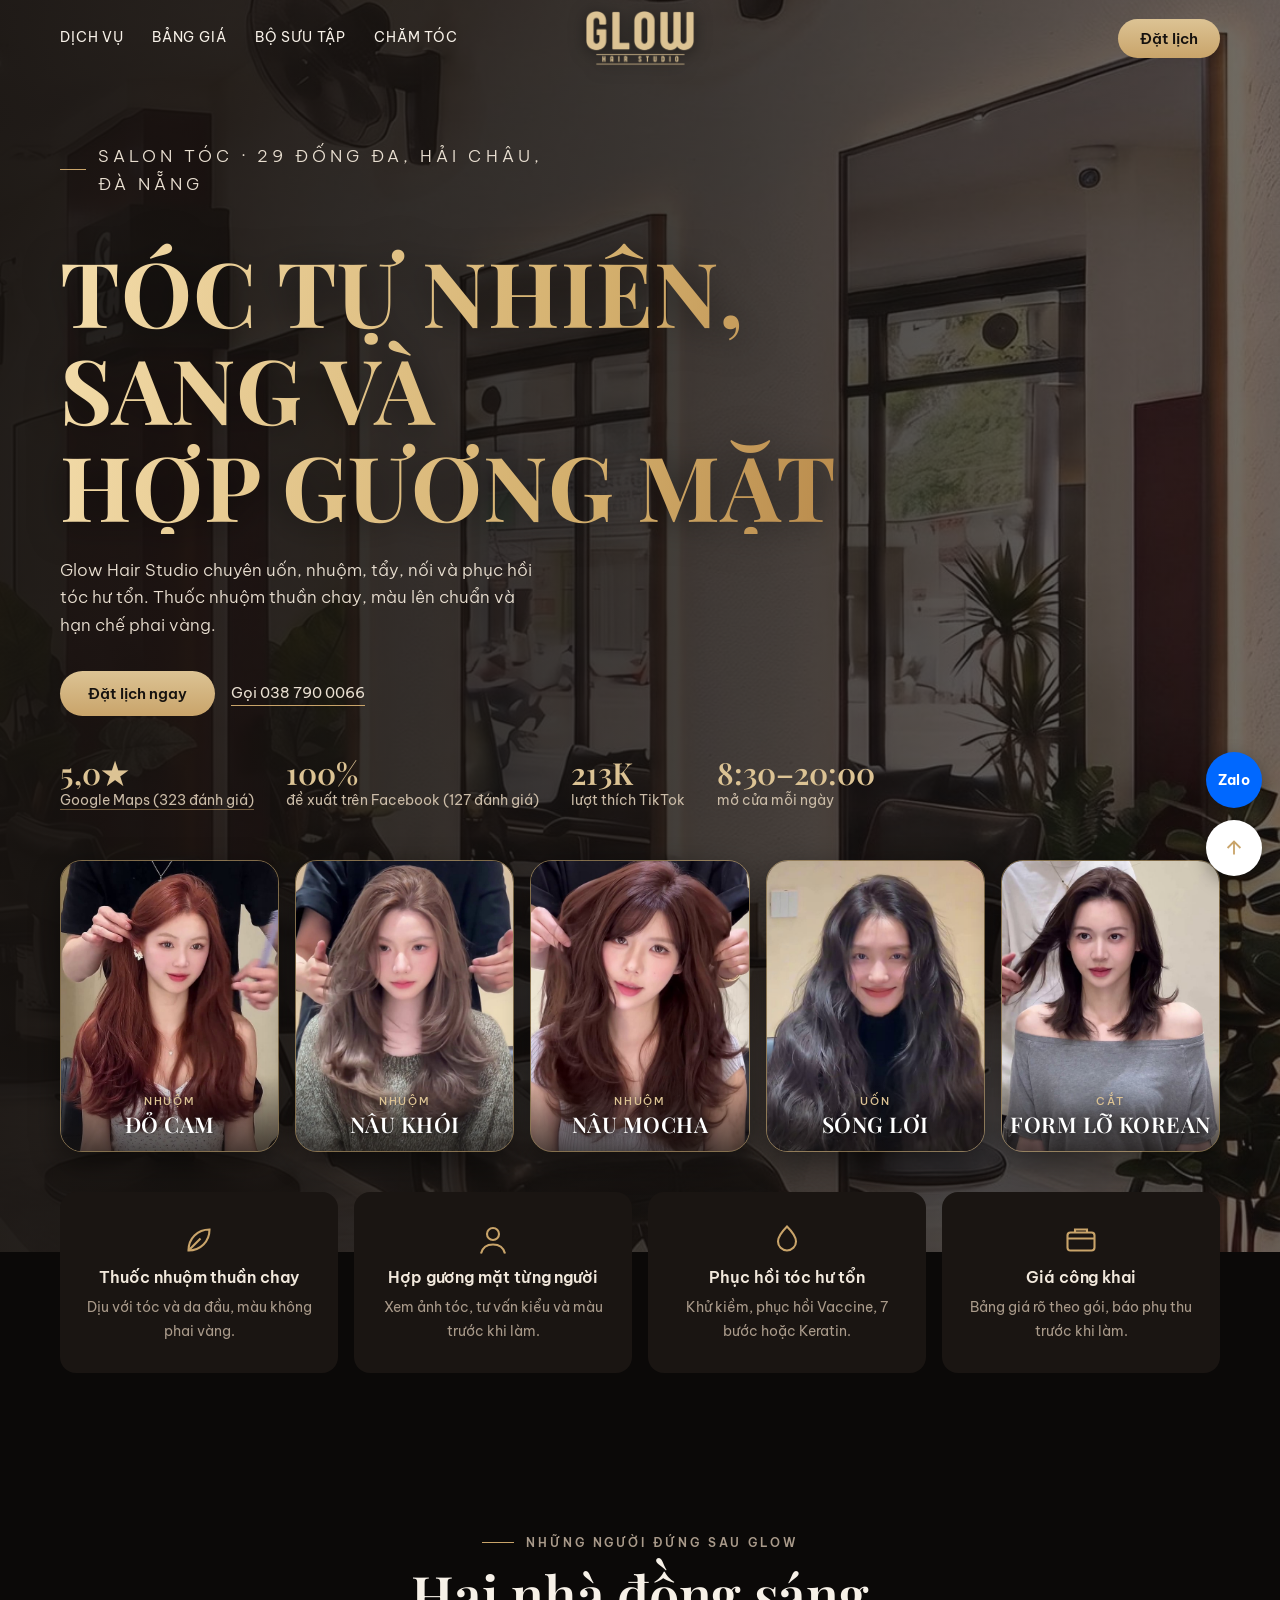
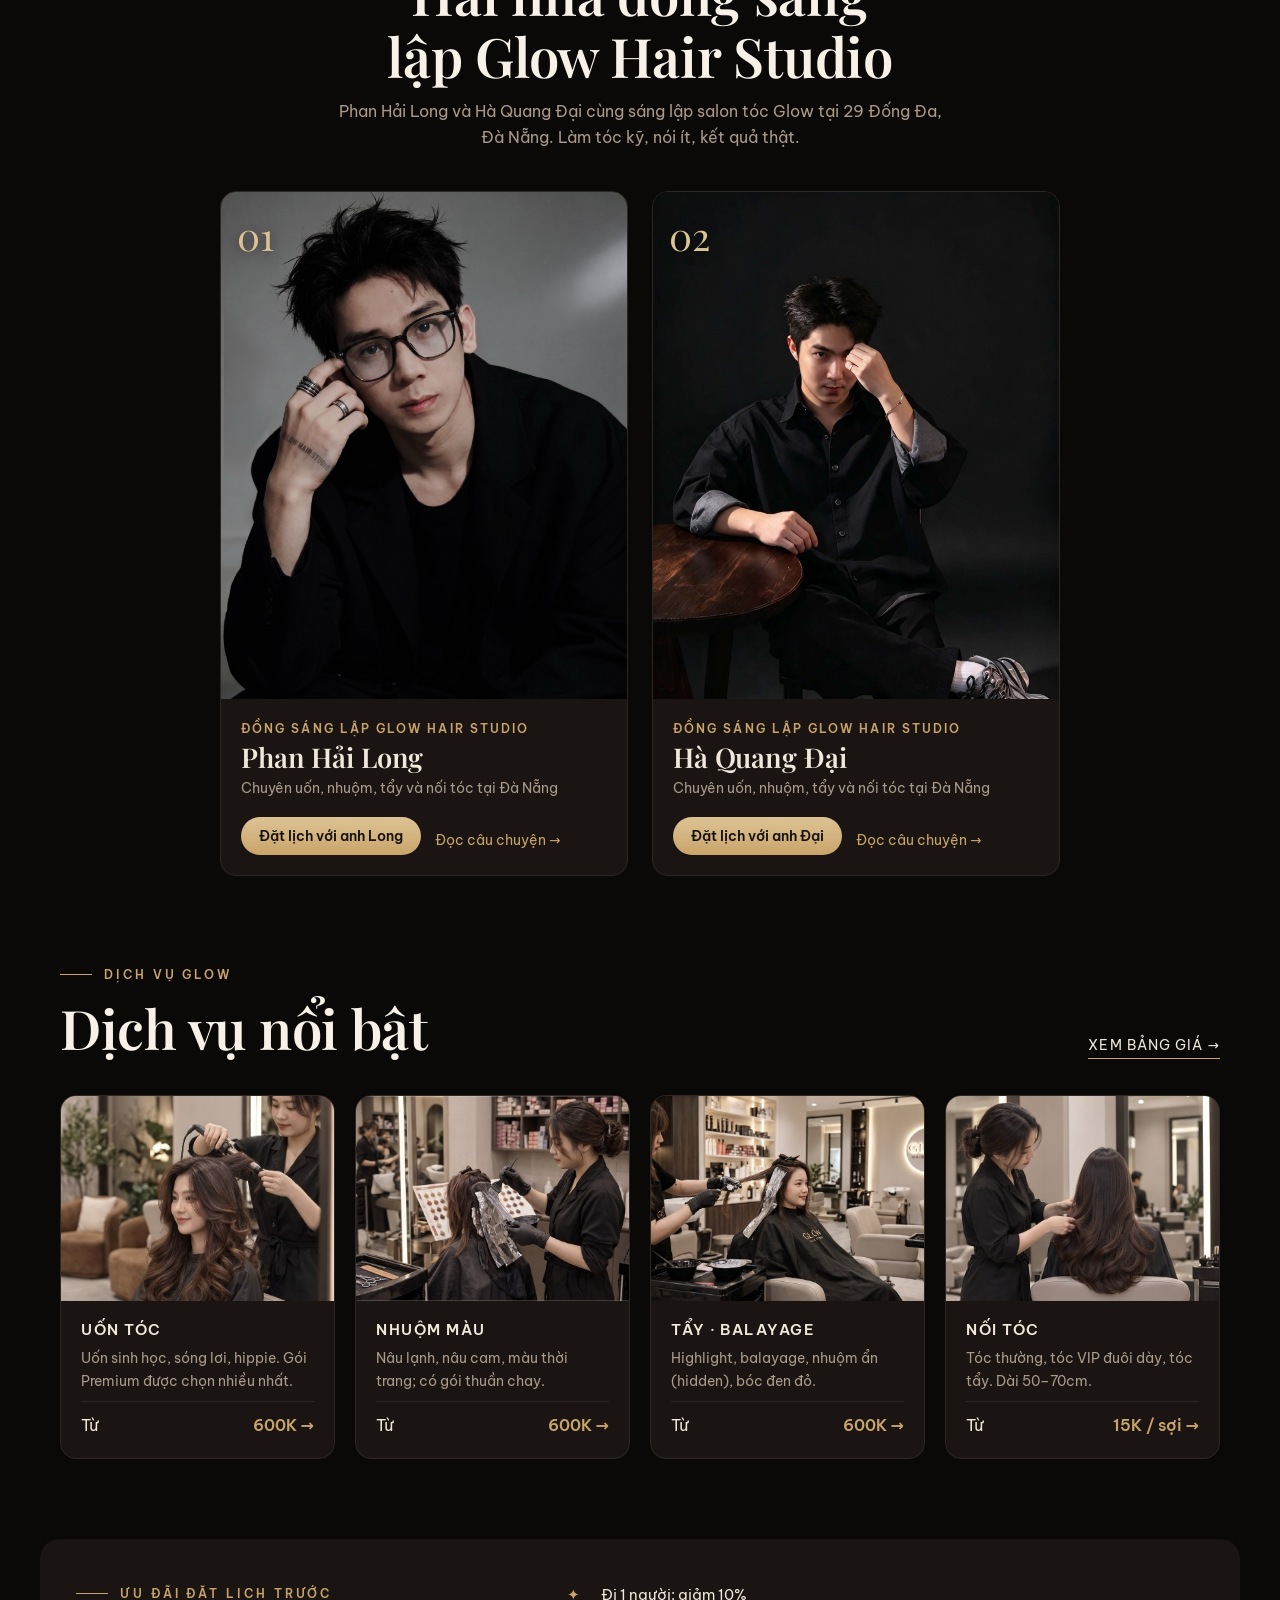
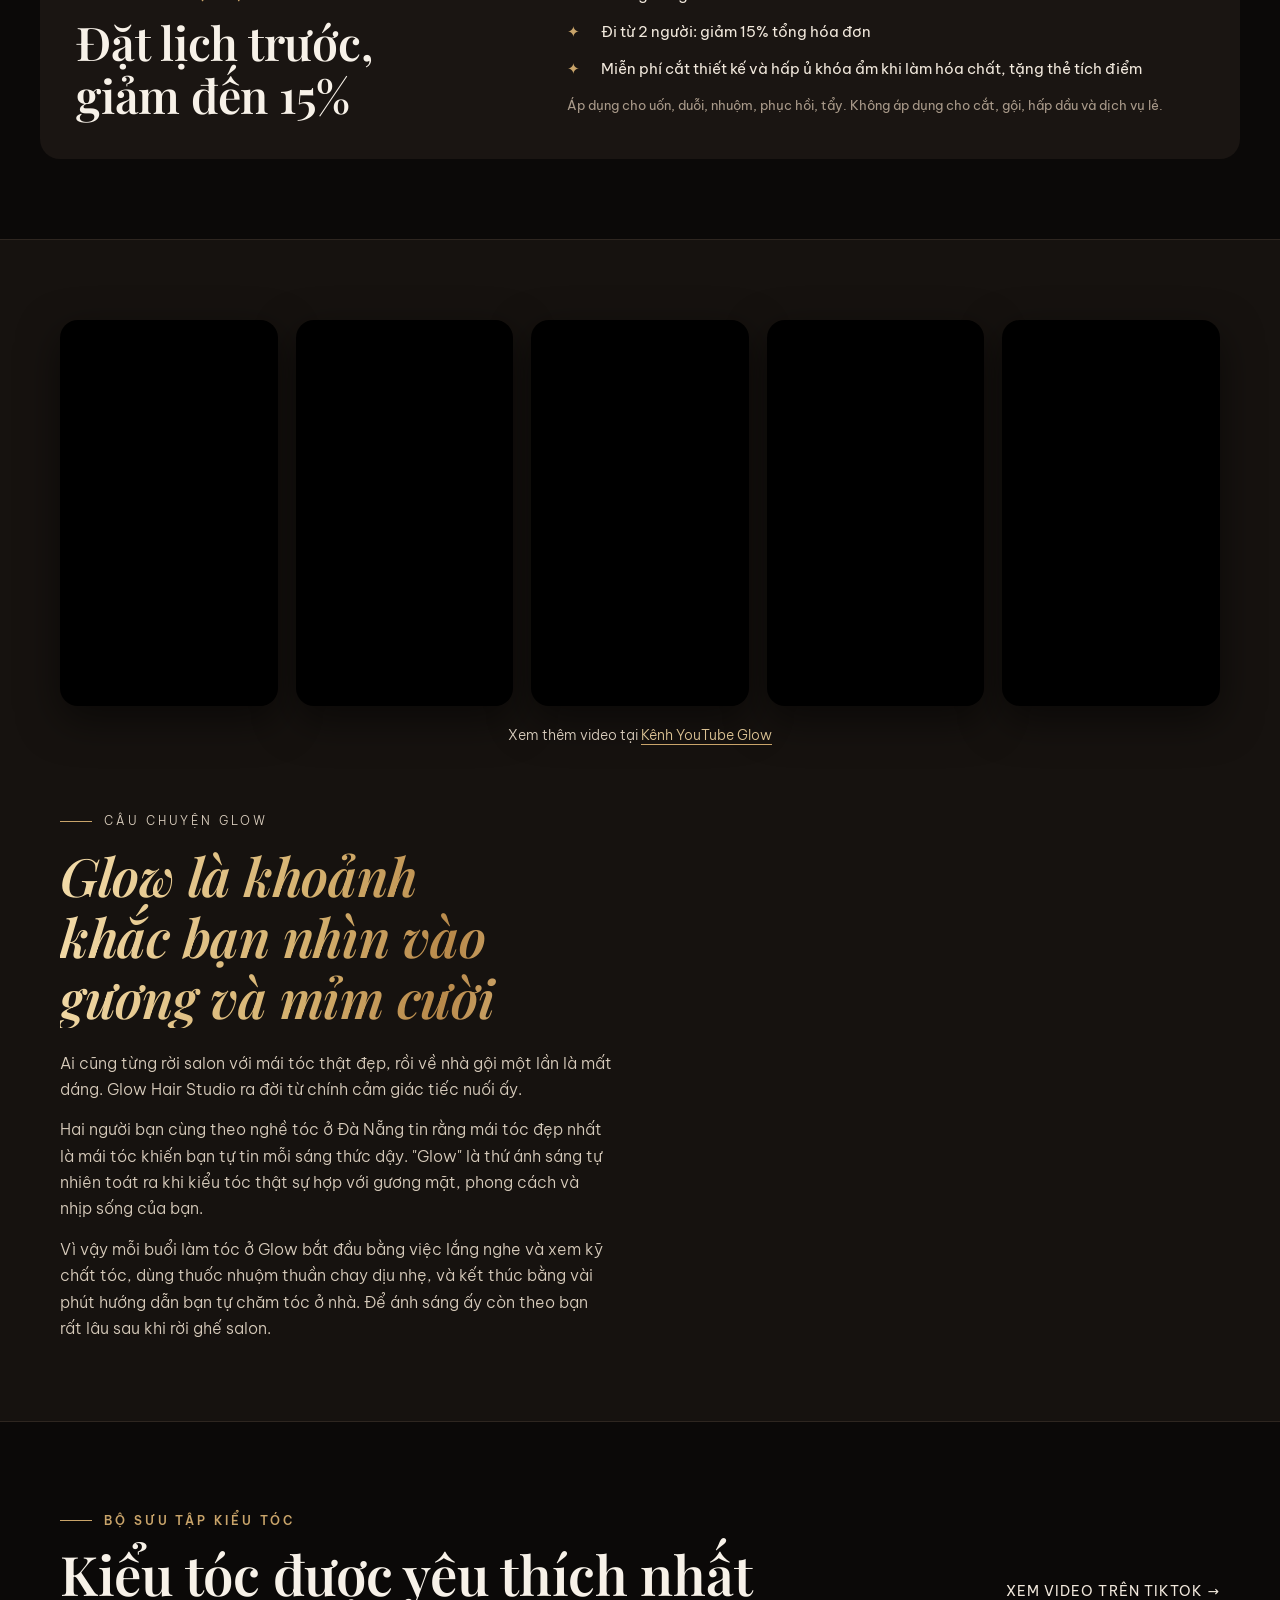
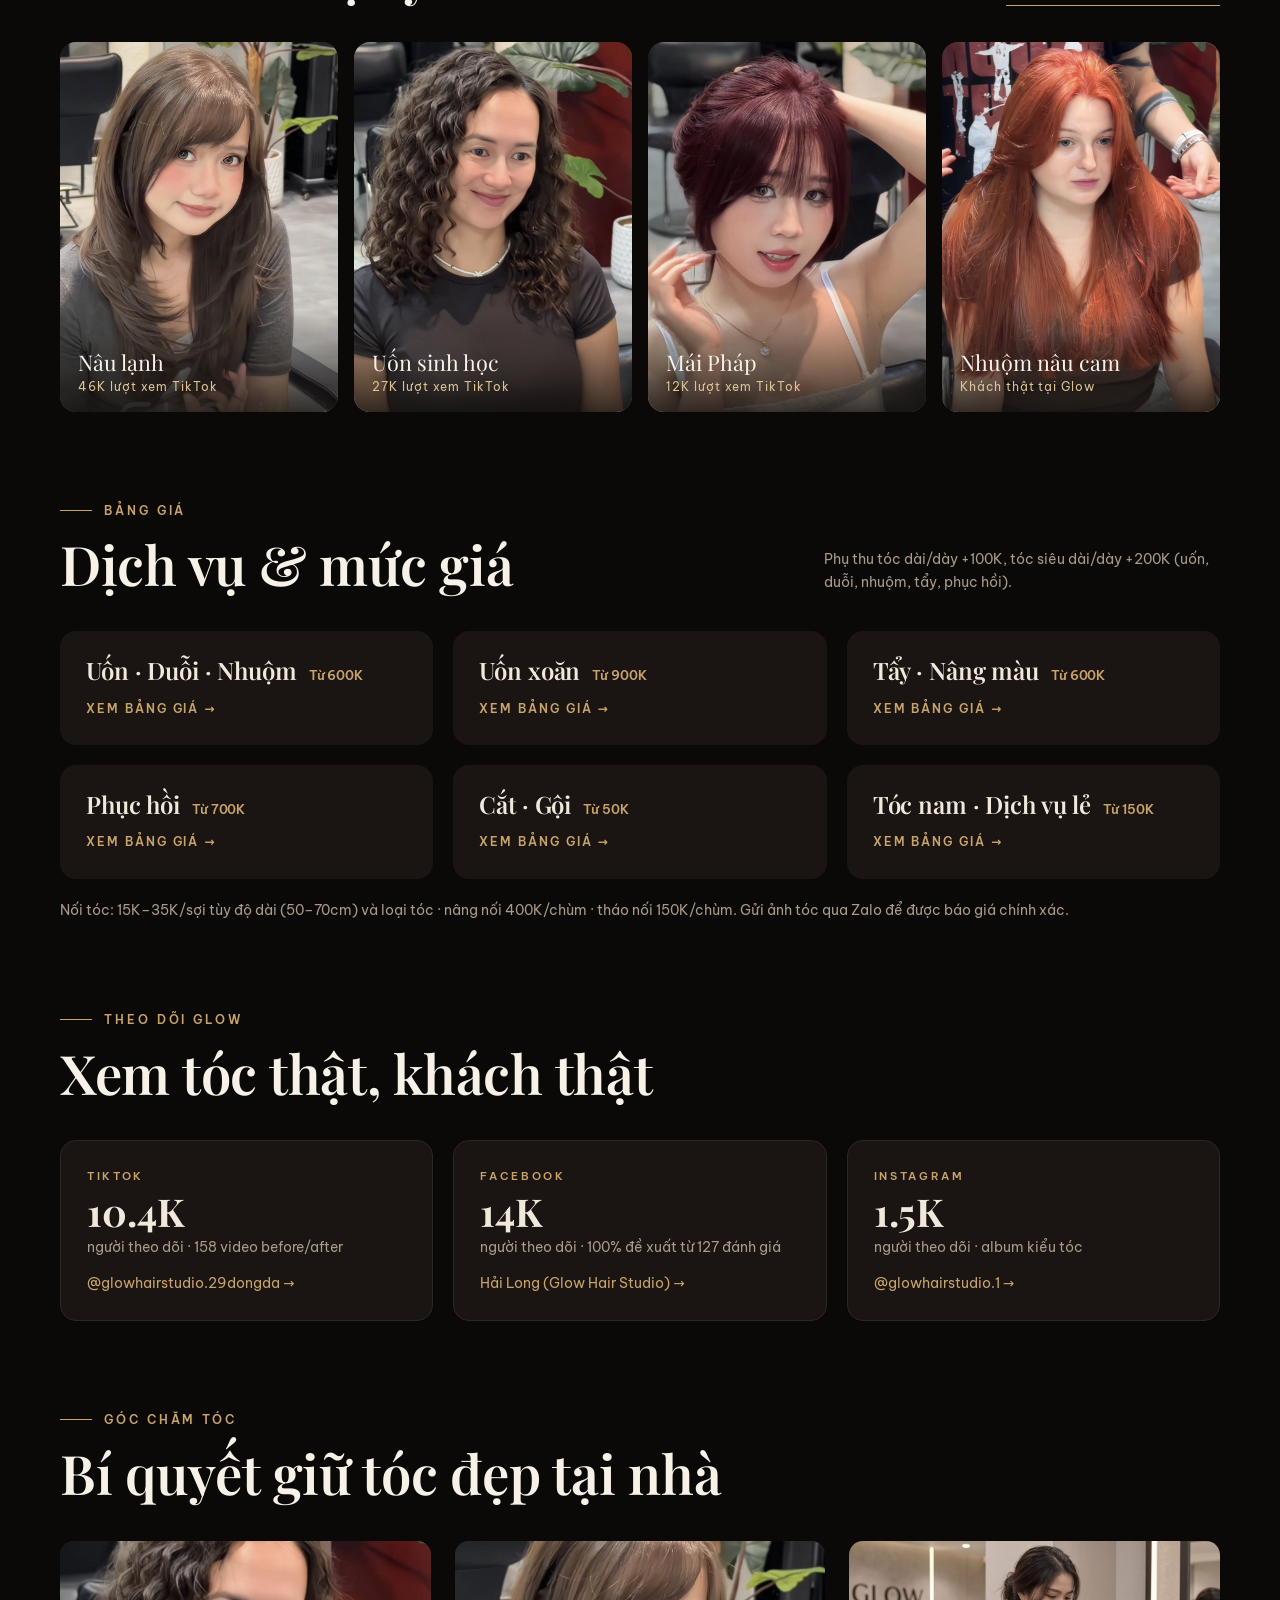
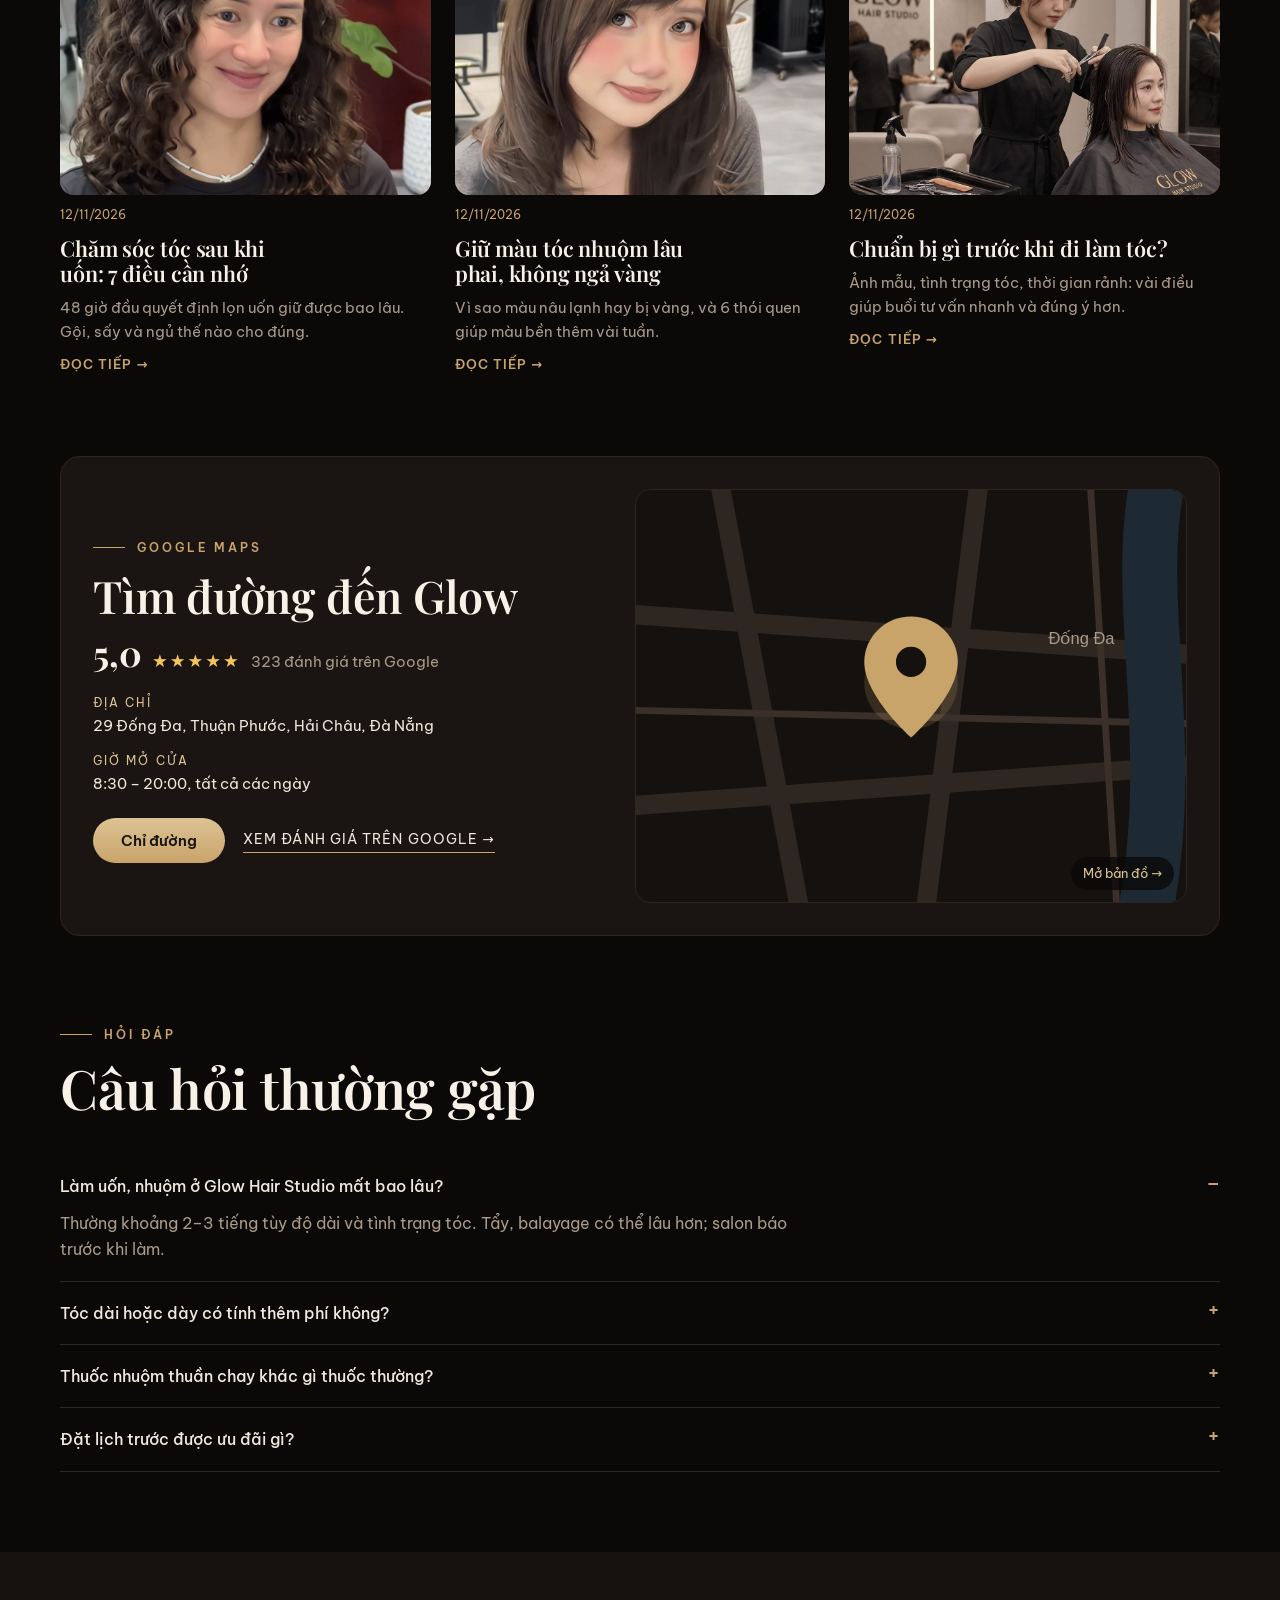
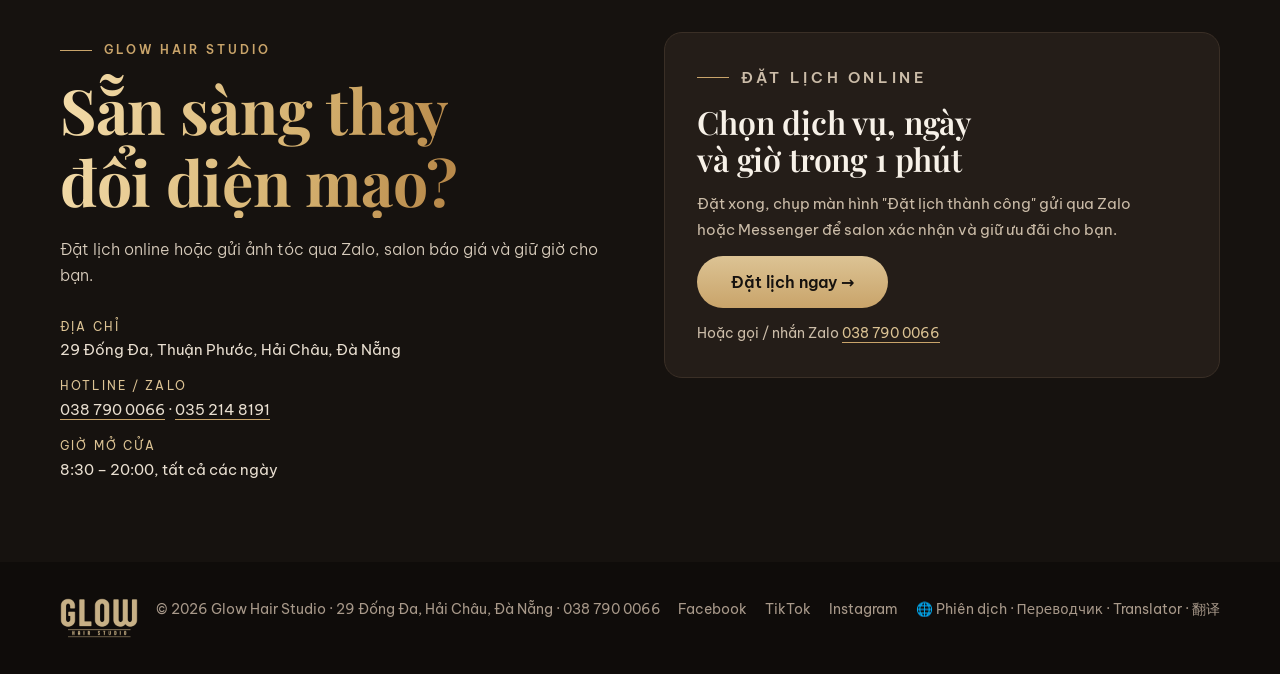
==== commit 10ba3b0e: "Đổi địa chỉ chính sang glowhairsalondanang.com" ====
--- a/index.html
+++ b/index.html
@@ -9,17 +9,17 @@
 <link rel="icon" type="image/png" sizes="192x192" href="/icon-192.png">
 <link rel="apple-touch-icon" href="/apple-touch-icon.png">
 <meta name="description" content="Glow Hair Studio – salon tóc tại 29 Đống Đa, Hải Châu, Đà Nẵng. Chuyên uốn, nhuộm thuần chay, tẩy, balayage, nối tóc và phục hồi tóc hư tổn. Đặt lịch: 038 790 0066.">
-<link rel="canonical" href="https://www.glowhairstudio.net/">
+<link rel="canonical" href="https://www.glowhairsalondanang.com/">
 <meta property="og:type" content="website">
 <meta property="og:locale" content="vi_VN">
 <meta property="og:title" content="Glow Hair Studio – Salon tóc Đà Nẵng">
 <meta property="og:description" content="Uốn, nhuộm thuần chay, tẩy, nối và phục hồi tóc hư tổn tại 29 Đống Đa, Hải Châu, Đà Nẵng.">
-<meta property="og:url" content="https://www.glowhairstudio.net/">
-<meta property="og:image" content="https://www.glowhairstudio.net/images/glow-hair-studio-logo-share.jpg">
+<meta property="og:url" content="https://www.glowhairsalondanang.com/">
+<meta property="og:image" content="https://www.glowhairsalondanang.com/images/glow-hair-studio-logo-share.jpg">
 <meta property="og:image:width" content="1200">
 <meta property="og:image:height" content="630">
 <meta property="og:image:alt" content="Logo Glow Hair Studio">
-<meta name="twitter:image" content="https://www.glowhairstudio.net/images/glow-hair-studio-logo-share.jpg">
+<meta name="twitter:image" content="https://www.glowhairsalondanang.com/images/glow-hair-studio-logo-share.jpg">
 <meta name="twitter:card" content="summary_large_image">
 <meta name="robots" content="index, follow">
 <link rel="preconnect" href="https://fonts.googleapis.com">
@@ -30,14 +30,14 @@
 {
   "@context": "https://schema.org",
   "@type": "HairSalon",
-  "@id": "https://www.glowhairstudio.net/#salon",
+  "@id": "https://www.glowhairsalondanang.com/#salon",
   "name": "Glow Hair Studio",
-  "logo": "https://www.glowhairstudio.net/images/logo-glow-hair-studio.png",
+  "logo": "https://www.glowhairsalondanang.com/images/logo-glow-hair-studio.png",
   "potentialAction": {"@type": "ReserveAction", "name": "Đặt lịch làm tóc", "target": {"@type": "EntryPoint", "urlTemplate": "https://glow-hair-studio.onrender.com/dat-lich", "actionPlatform": ["http://schema.org/DesktopWebPlatform", "http://schema.org/MobileWebPlatform"]}},
   "description": "Salon tóc tại Đà Nẵng chuyên uốn, nhuộm thuần chay, tẩy, balayage, nối tóc và phục hồi tóc hư tổn. Đồng sáng lập: Phan Hải Long và Hà Quang Đại.",
-  "image": "https://www.glowhairstudio.net/images/phan-hai-long-dong-sang-lap-glow-hair-studio.jpg",
+  "image": "https://www.glowhairsalondanang.com/images/phan-hai-long-dong-sang-lap-glow-hair-studio.jpg",
   "areaServed": "Đà Nẵng",
-  "url": "https://www.glowhairstudio.net/",
+  "url": "https://www.glowhairsalondanang.com/",
   "telephone": ["+84-387-900-066", "+84-352-148-191"],
   "geo": {"@type": "GeoCoordinates", "latitude": 16.0819705, "longitude": 108.2199018},
   "hasMap": "https://maps.google.com/?cid=12628742996149730906",
@@ -45,8 +45,8 @@
   "address": {"@type": "PostalAddress","streetAddress": "29 Đống Đa, Phường Thuận Phước","addressLocality": "Quận Hải Châu","addressRegion": "Đà Nẵng","addressCountry": "VN"},
   "openingHoursSpecification": [{"@type": "OpeningHoursSpecification","dayOfWeek": ["Monday","Tuesday","Wednesday","Thursday","Friday","Saturday","Sunday"],"opens": "08:30","closes": "20:00"}],
   "founder": [
-    {"@type": "Person", "@id": "https://www.glowhairstudio.net/#phan-hai-long", "name": "Phan Hải Long", "jobTitle": "Đồng sáng lập Glow Hair Studio", "knowsAbout": ["Uốn tóc", "Nhuộm tóc", "Tẩy tóc", "Nối tóc"], "image": "https://www.glowhairstudio.net/images/phan-hai-long-dong-sang-lap-glow-hair-studio.jpg", "worksFor": {"@id": "https://www.glowhairstudio.net/#salon"}, "sameAs": ["https://www.facebook.com/longca1701"]},
-    {"@type": "Person", "@id": "https://www.glowhairstudio.net/#ha-quang-dai", "name": "Hà Quang Đại", "jobTitle": "Đồng sáng lập Glow Hair Studio", "knowsAbout": ["Uốn tóc", "Nhuộm tóc", "Tẩy tóc", "Nối tóc"], "image": "https://www.glowhairstudio.net/images/ha-quang-dai-dong-sang-lap-glow-hair-studio.jpg", "worksFor": {"@id": "https://www.glowhairstudio.net/#salon"}, "sameAs": ["https://www.facebook.com/quang.ai.791184"]}
+    {"@type": "Person", "@id": "https://www.glowhairsalondanang.com/#phan-hai-long", "name": "Phan Hải Long", "jobTitle": "Đồng sáng lập Glow Hair Studio", "knowsAbout": ["Uốn tóc", "Nhuộm tóc", "Tẩy tóc", "Nối tóc"], "image": "https://www.glowhairsalondanang.com/images/phan-hai-long-dong-sang-lap-glow-hair-studio.jpg", "worksFor": {"@id": "https://www.glowhairsalondanang.com/#salon"}, "sameAs": ["https://www.facebook.com/longca1701"]},
+    {"@type": "Person", "@id": "https://www.glowhairsalondanang.com/#ha-quang-dai", "name": "Hà Quang Đại", "jobTitle": "Đồng sáng lập Glow Hair Studio", "knowsAbout": ["Uốn tóc", "Nhuộm tóc", "Tẩy tóc", "Nối tóc"], "image": "https://www.glowhairsalondanang.com/images/ha-quang-dai-dong-sang-lap-glow-hair-studio.jpg", "worksFor": {"@id": "https://www.glowhairsalondanang.com/#salon"}, "sameAs": ["https://www.facebook.com/quang.ai.791184"]}
   ],
   "sameAs": [
     "https://www.facebook.com/longca1701",
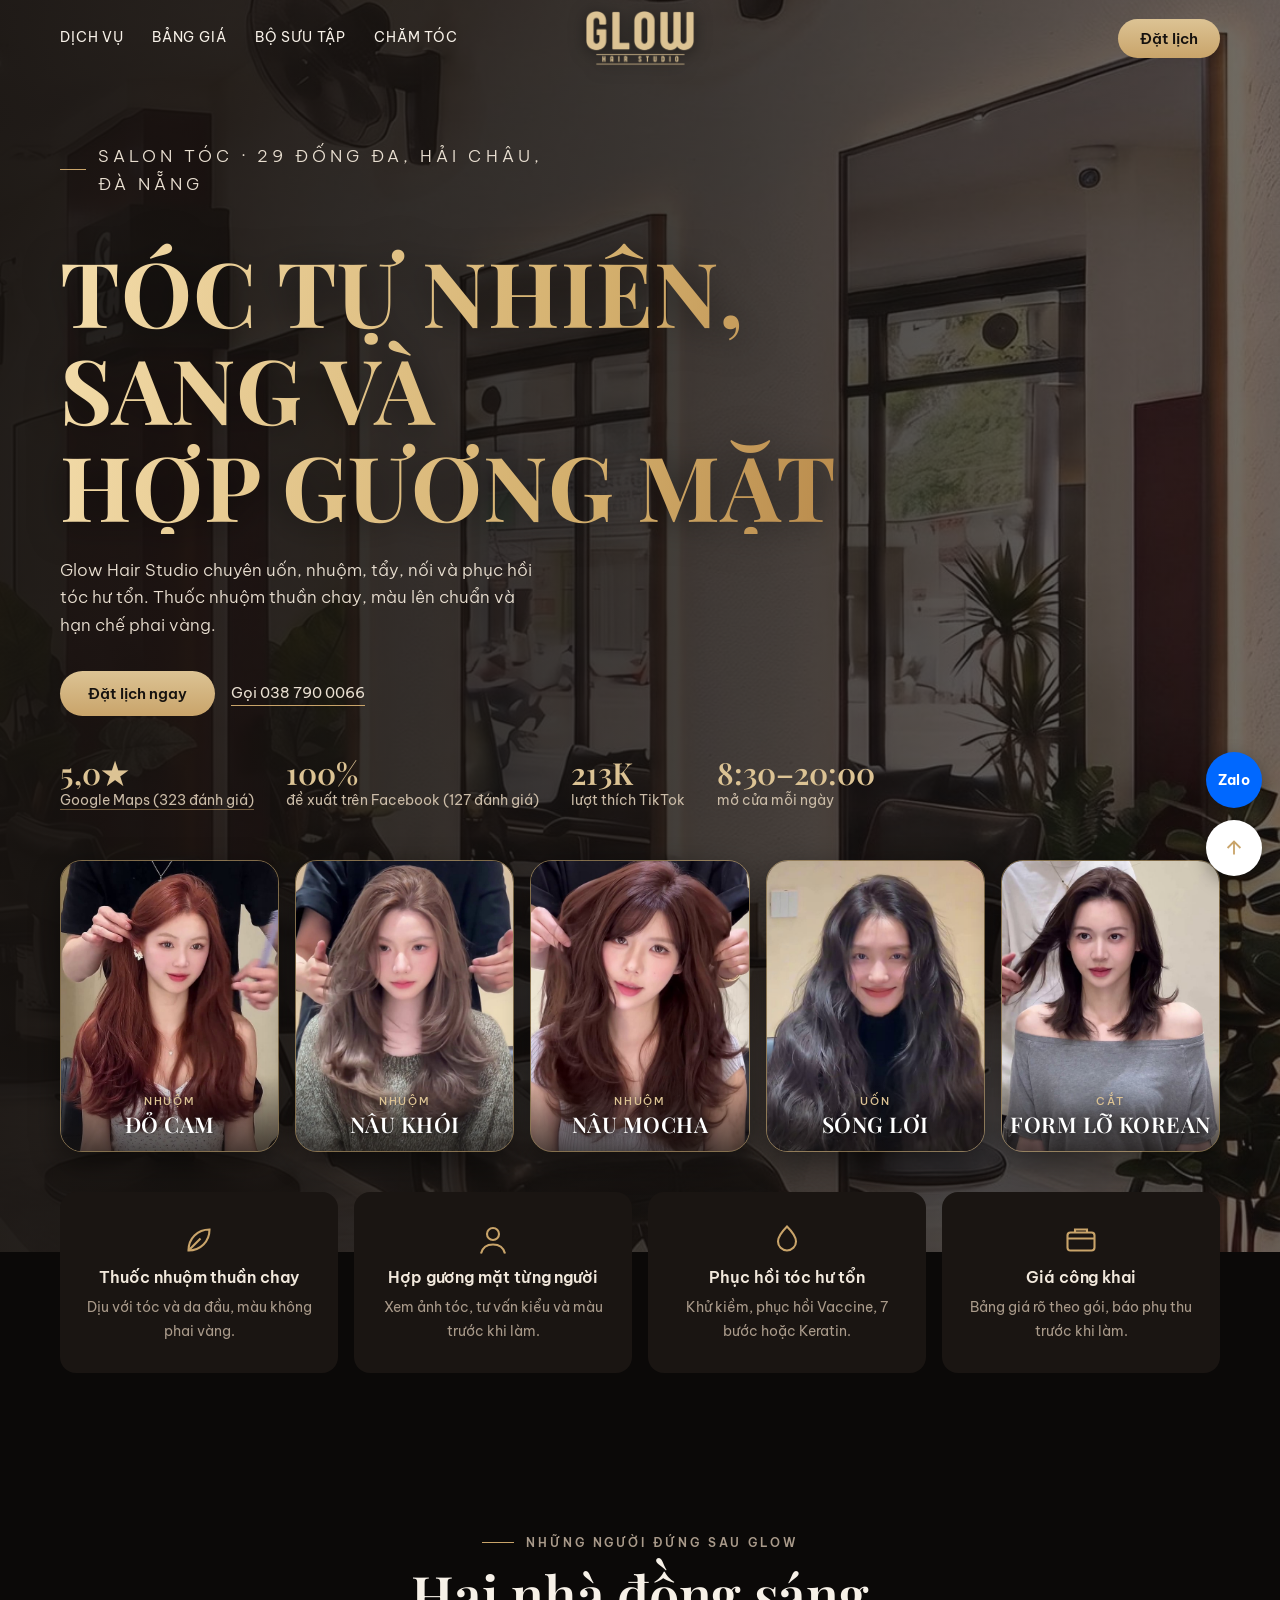
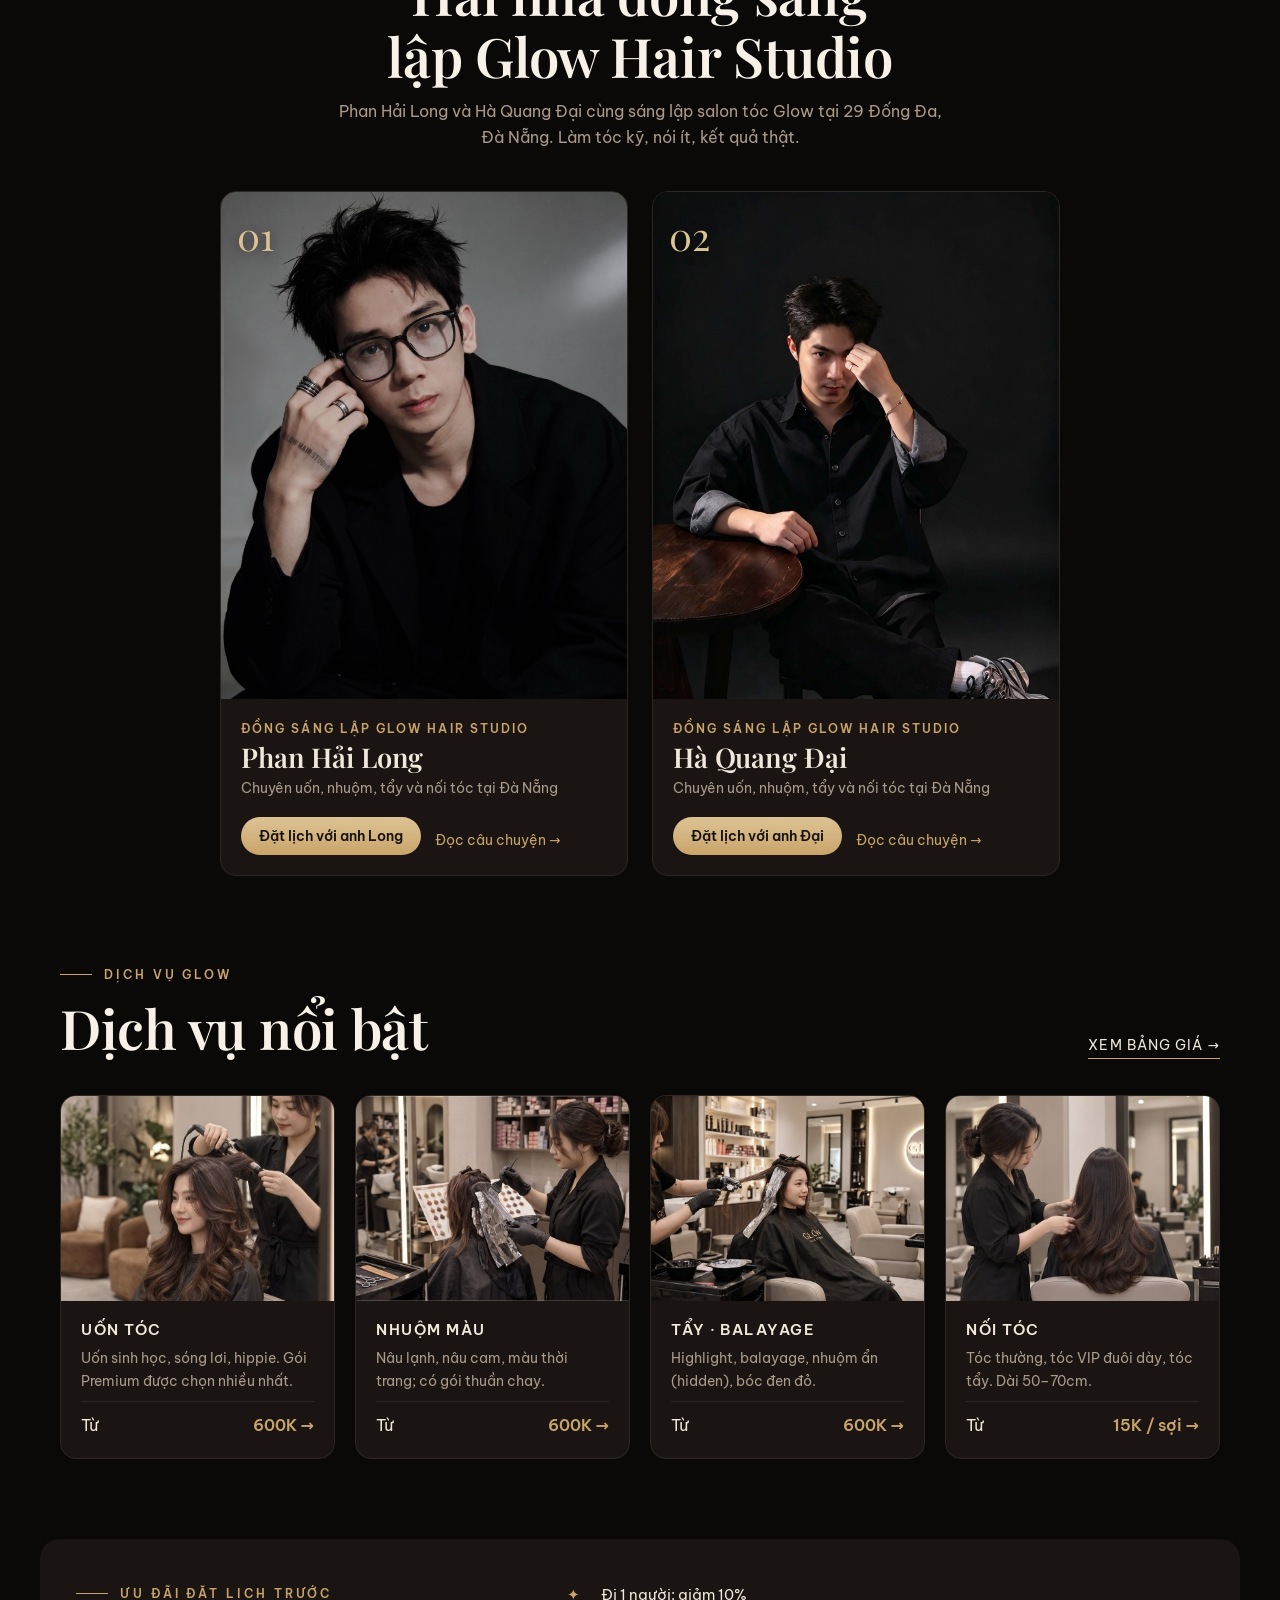
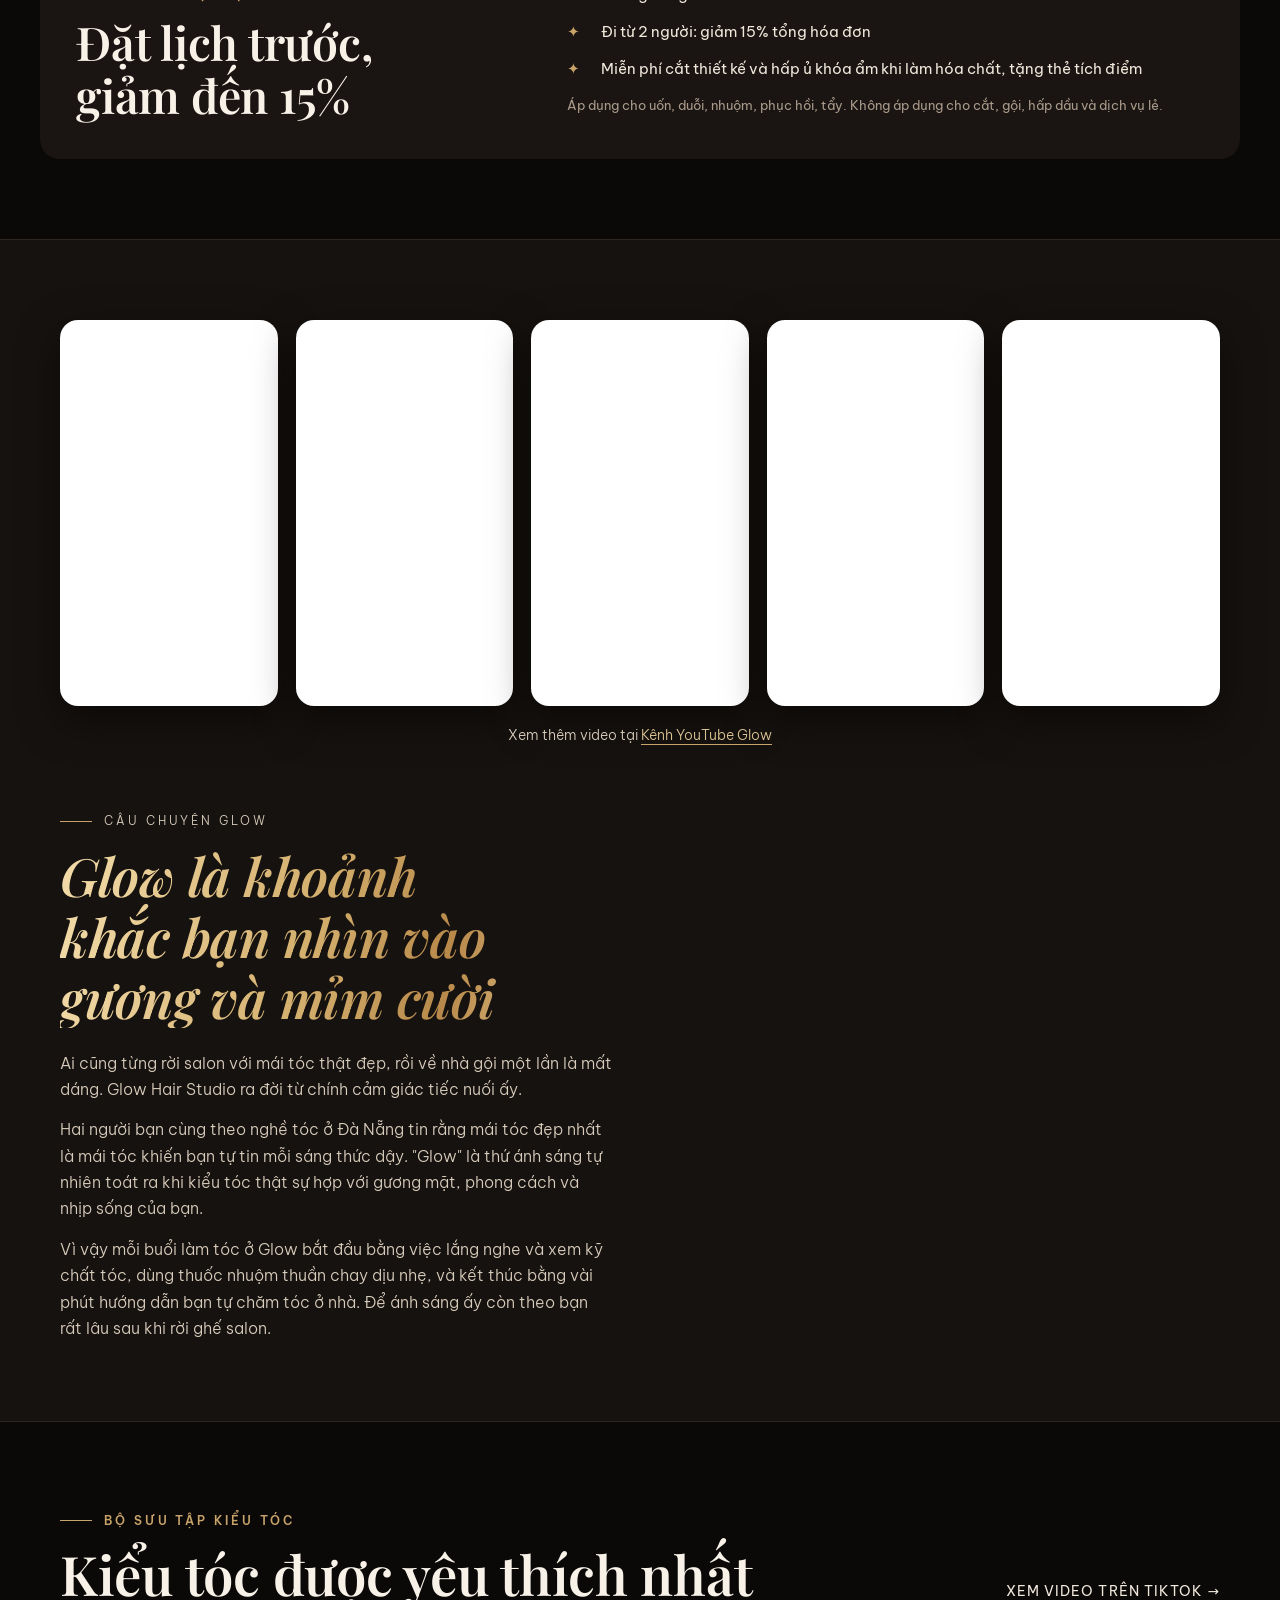
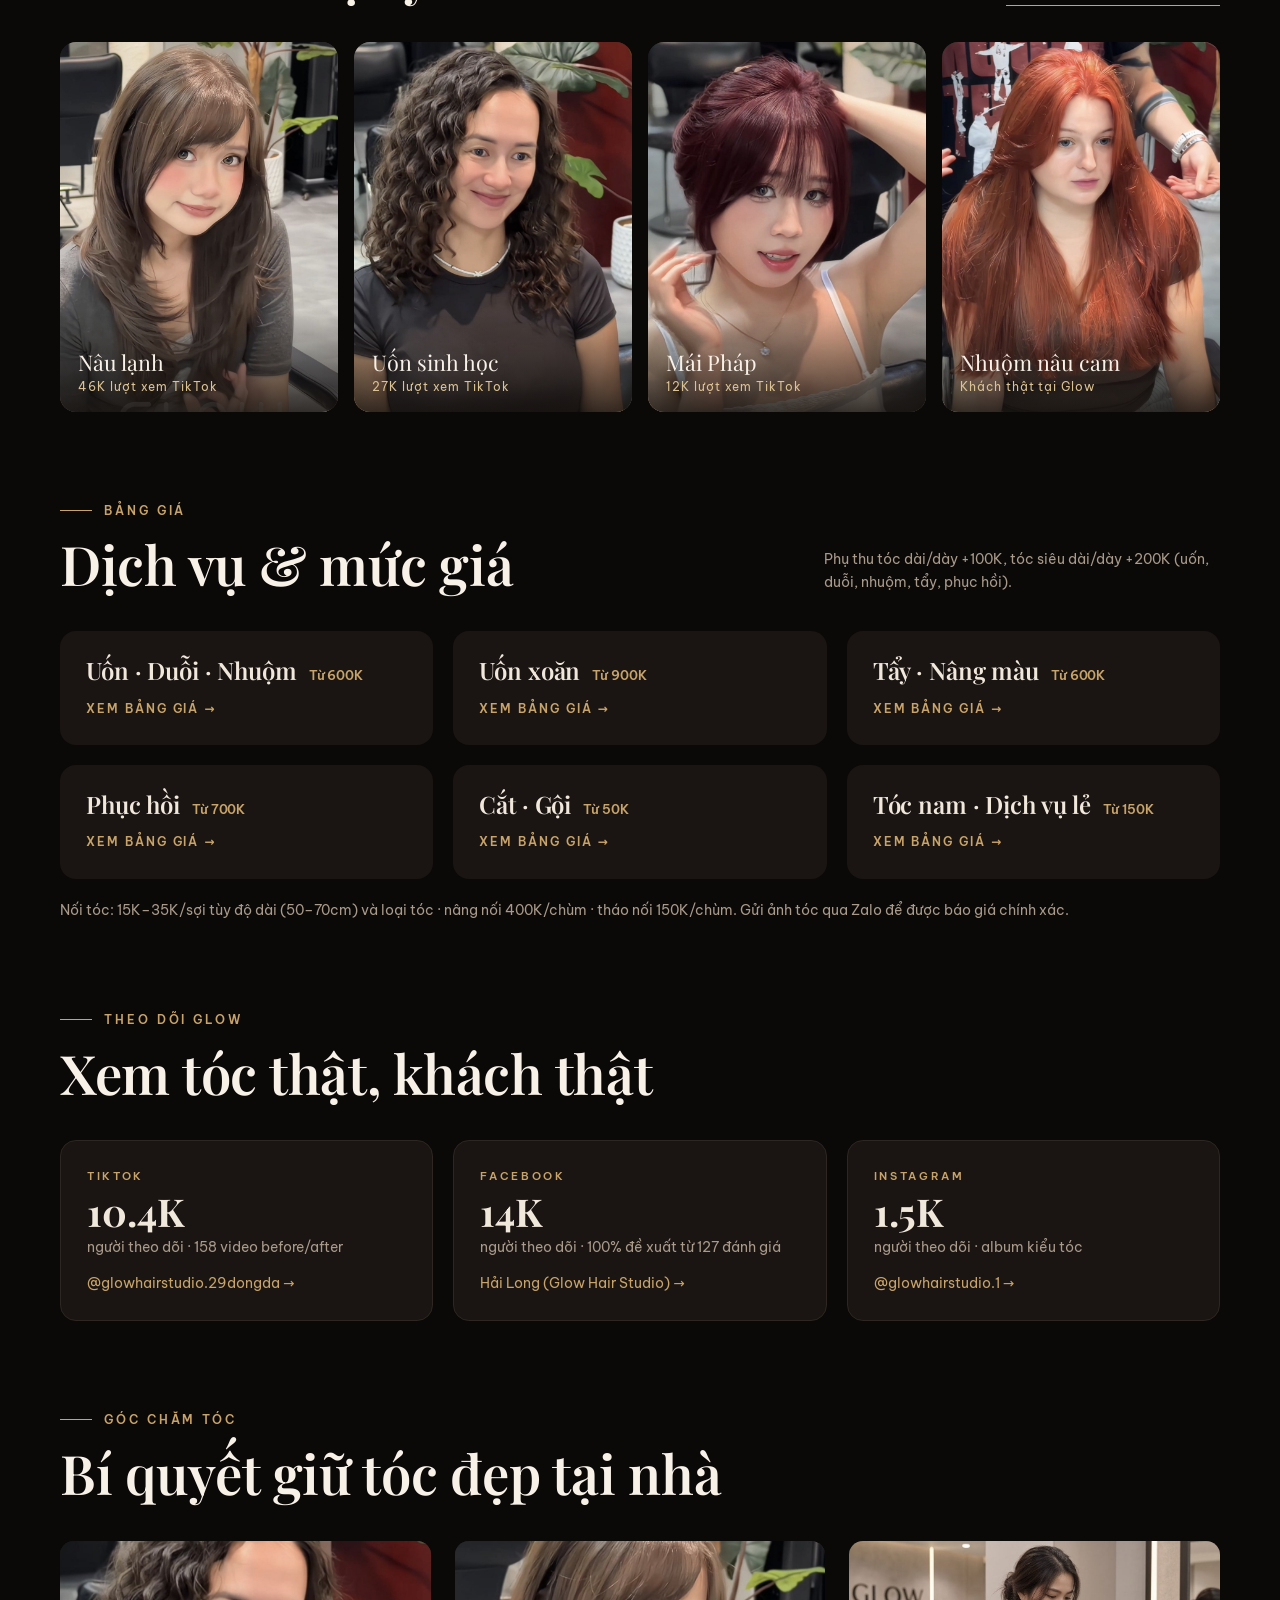
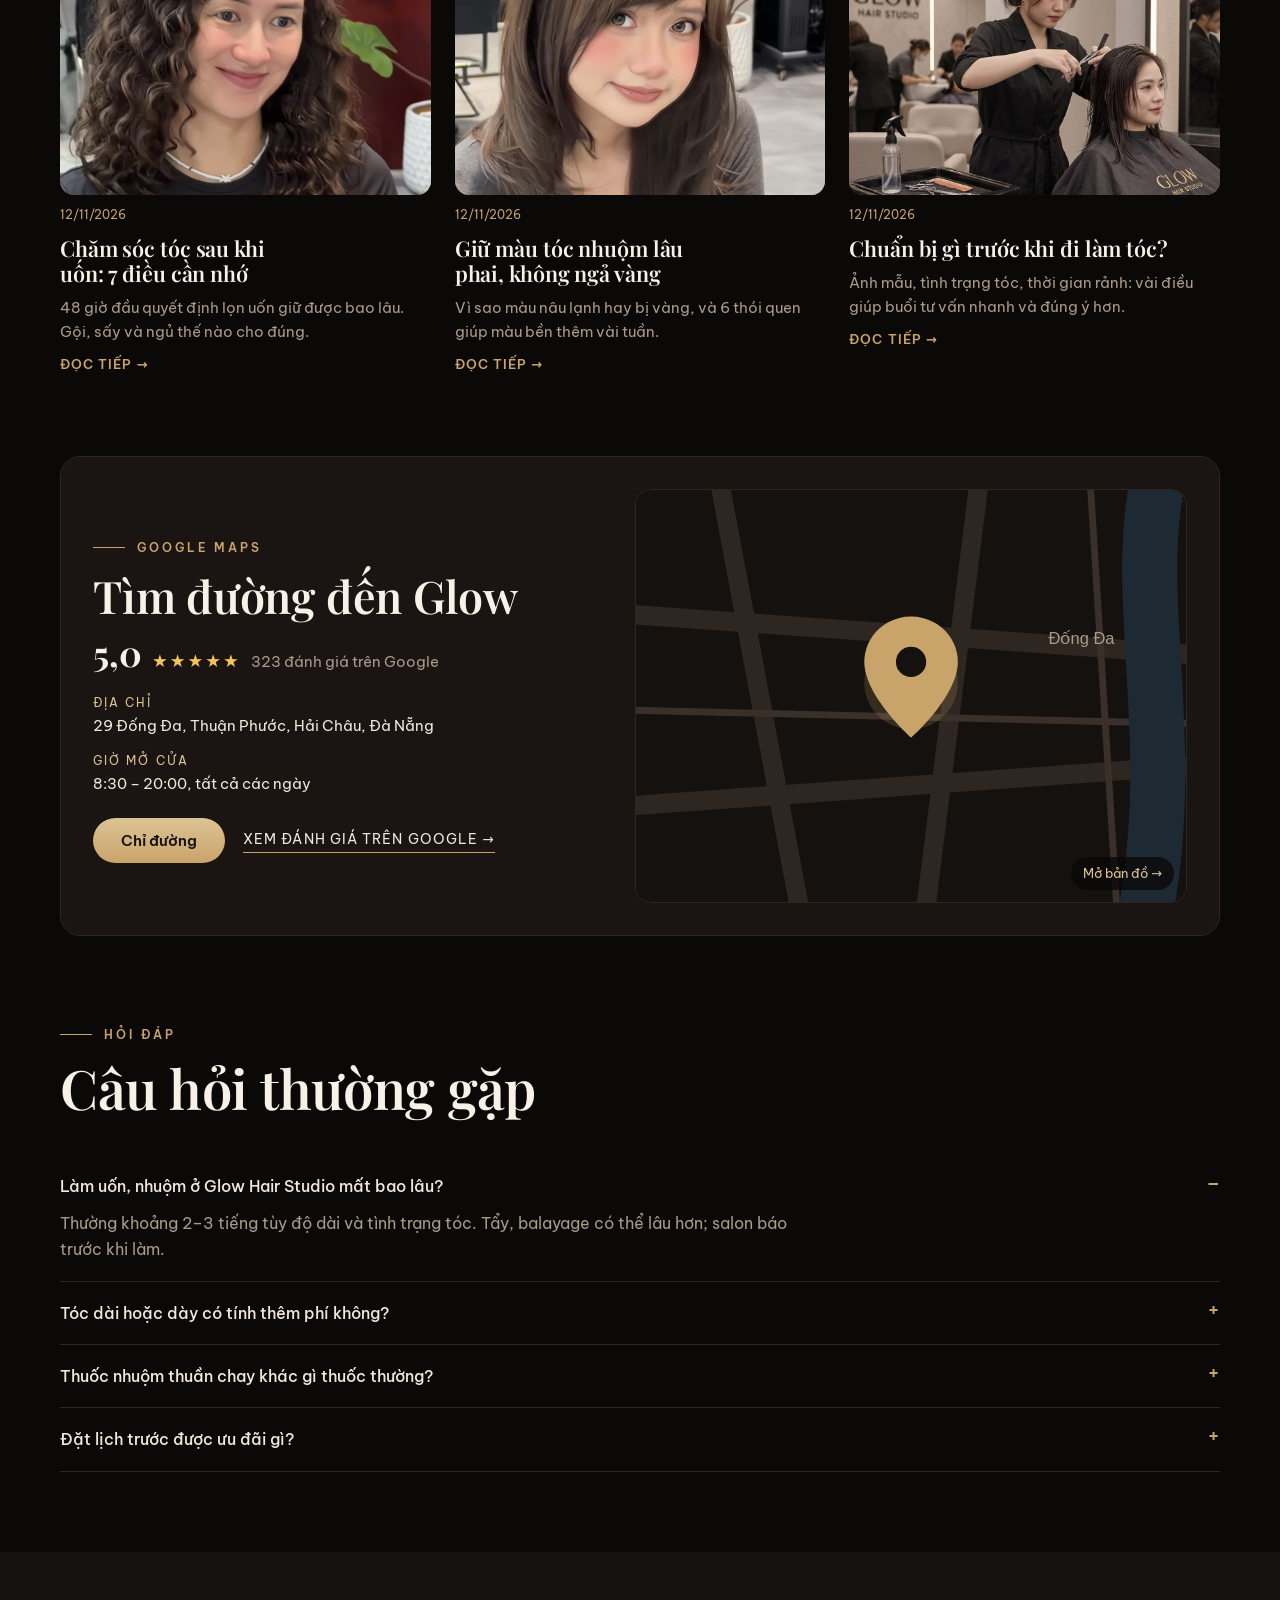
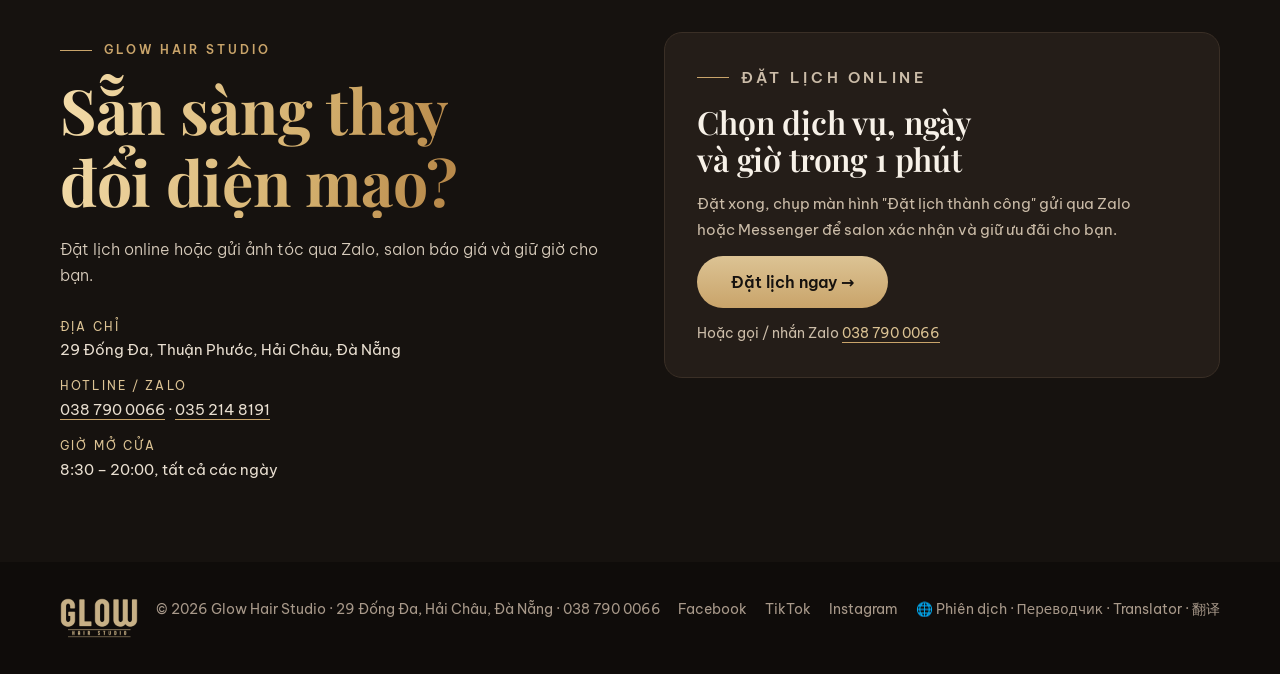
==== commit f3820356: "Đồng bộ trang với .net (tự chuyển .net sang .com)" ====
--- a/index.html
+++ b/index.html
@@ -2,6 +2,7 @@
 <html lang="vi">
 <head>
 <meta charset="utf-8">
+<script>if(location.hostname.indexOf("glowhairstudio.net")>-1)location.replace("https://www.glowhairsalondanang.com"+location.pathname+location.search+location.hash);</script>
 <meta name="viewport" content="width=device-width, initial-scale=1">
 <title>Glow Hair Studio</title>
 <link rel="icon" href="/favicon.ico" sizes="48x48">
